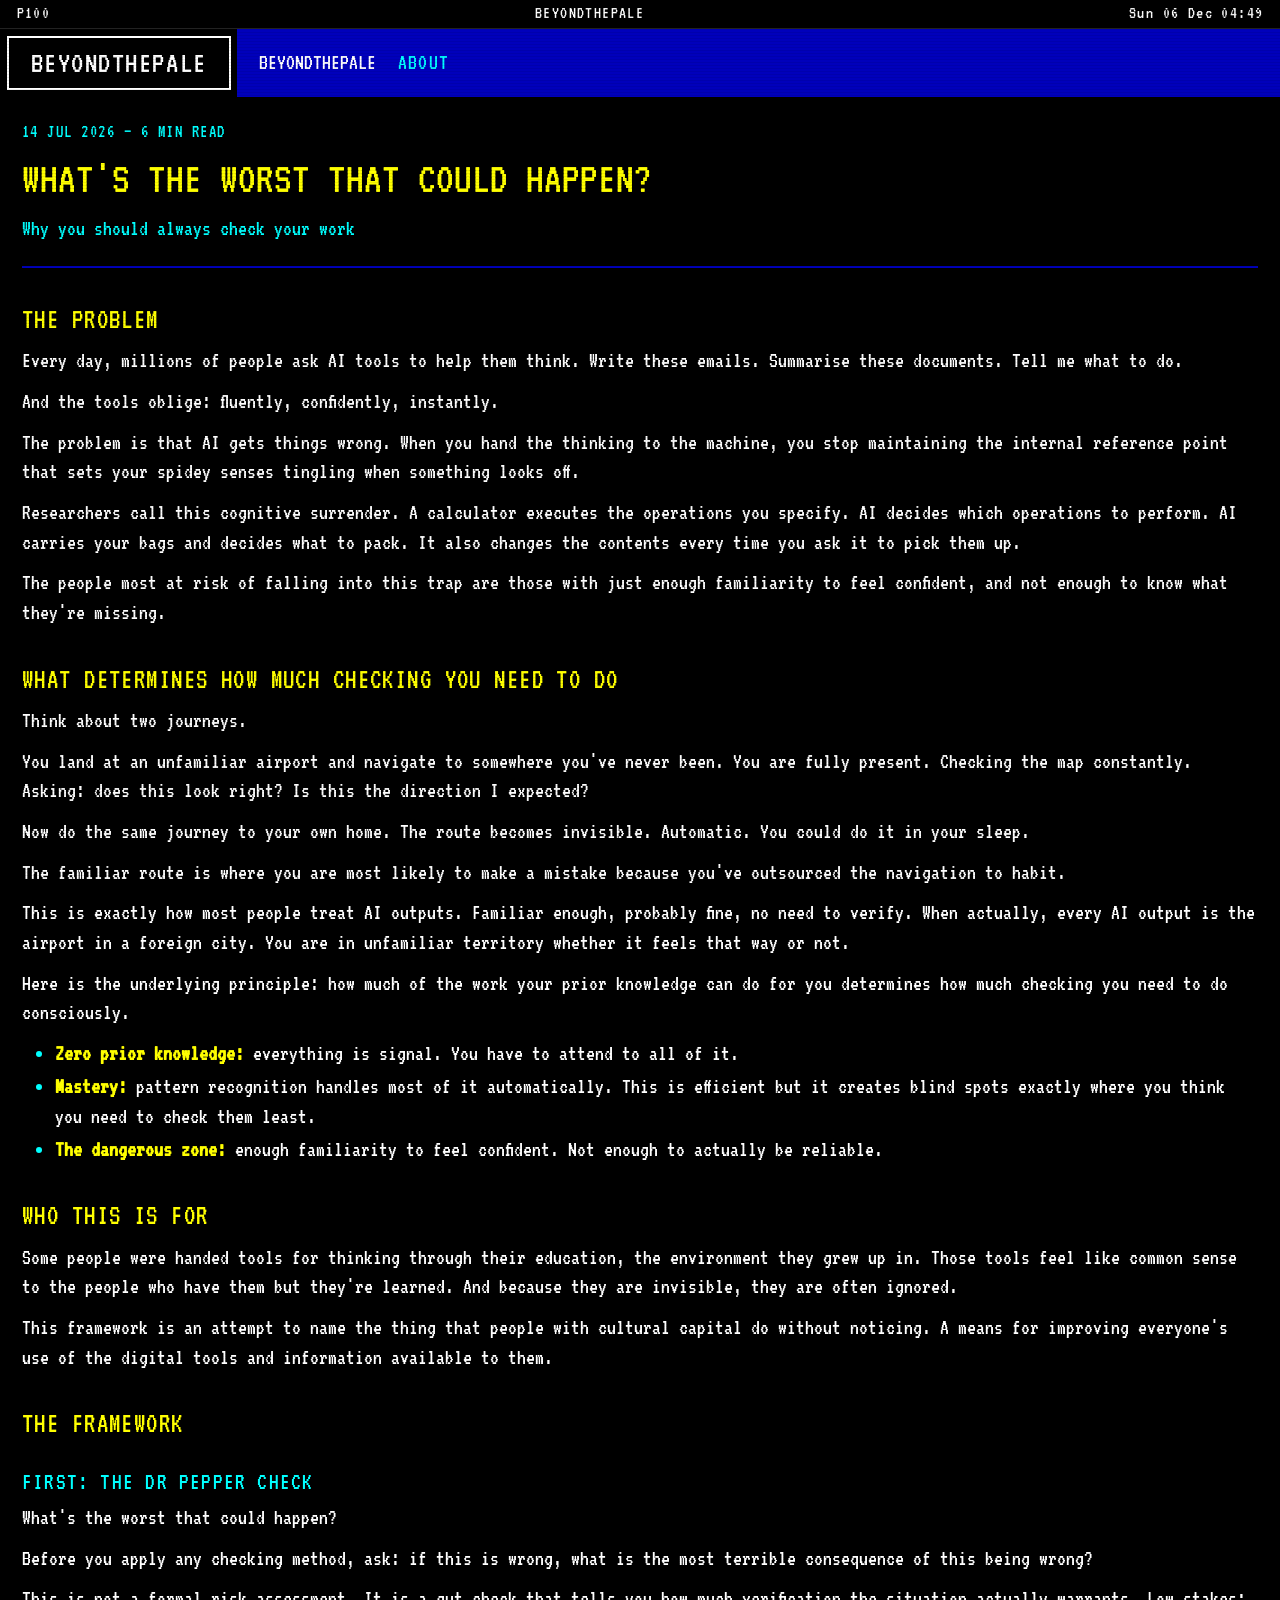
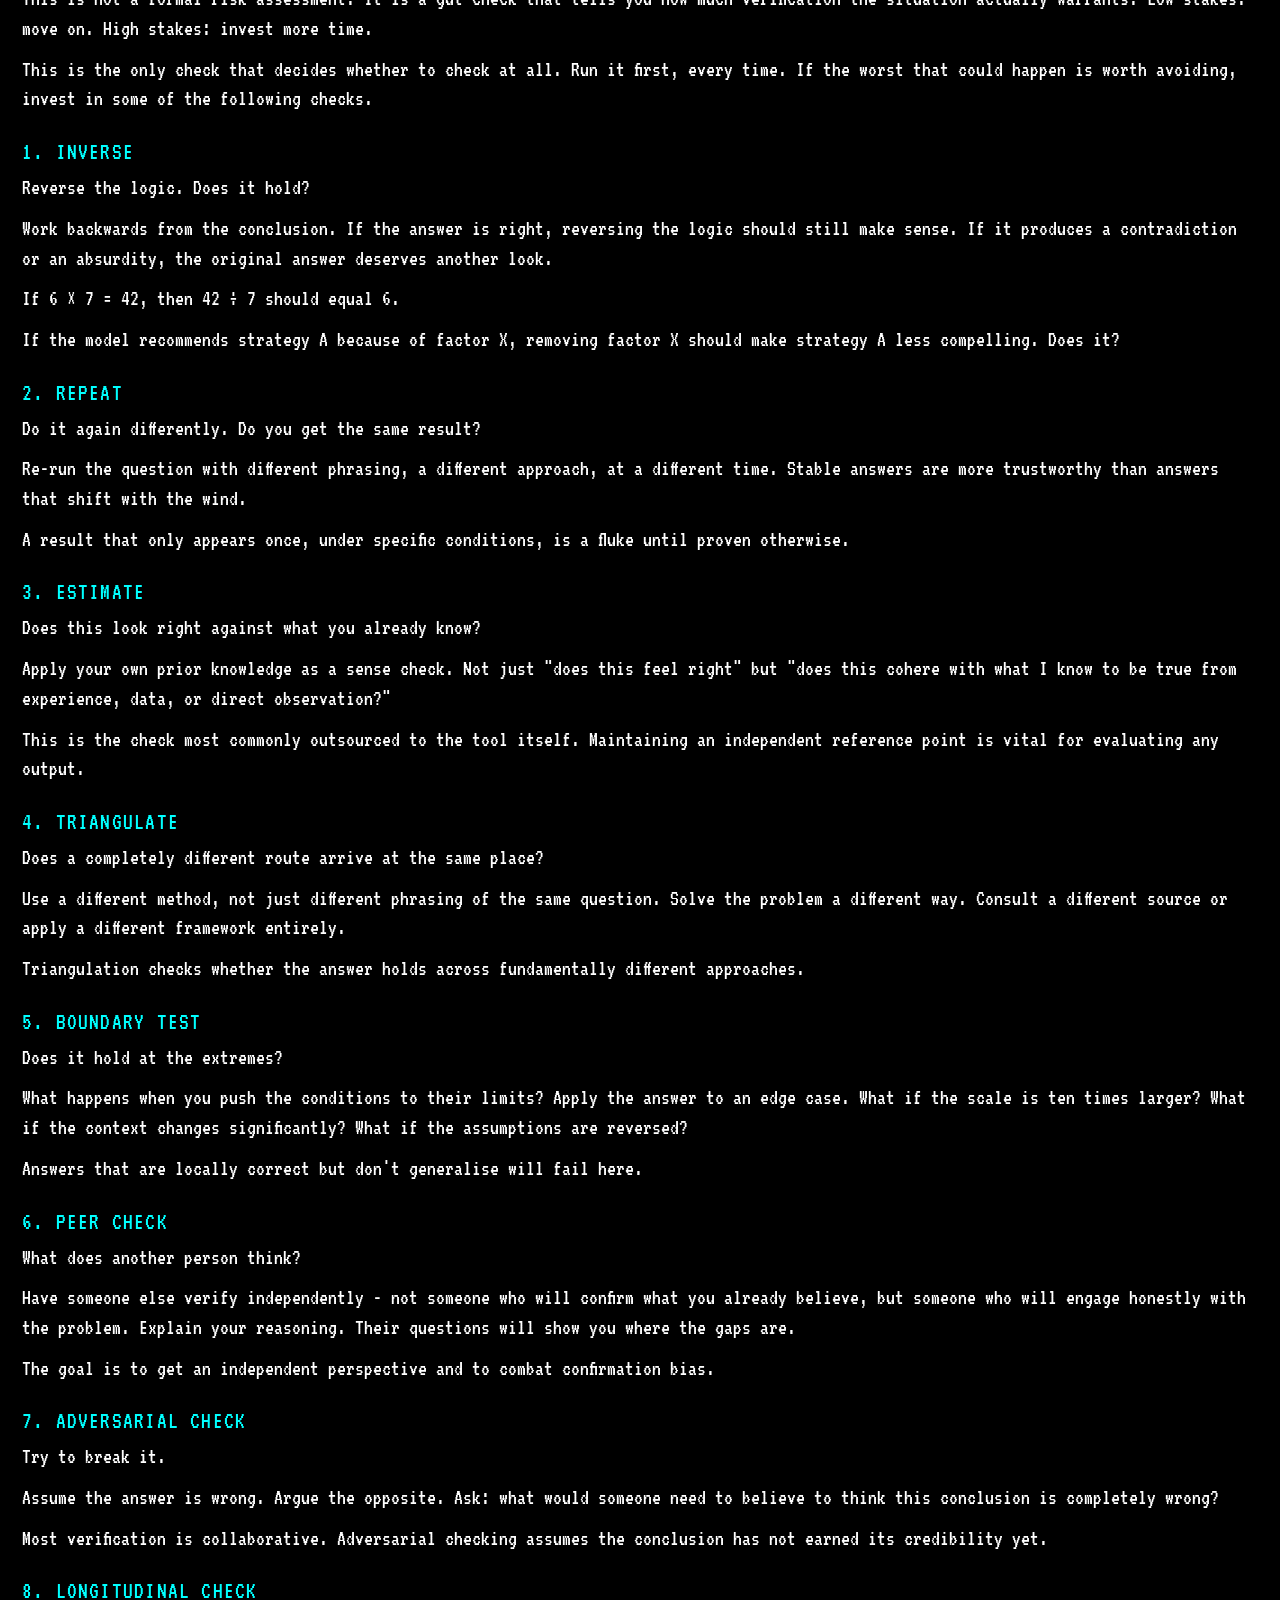
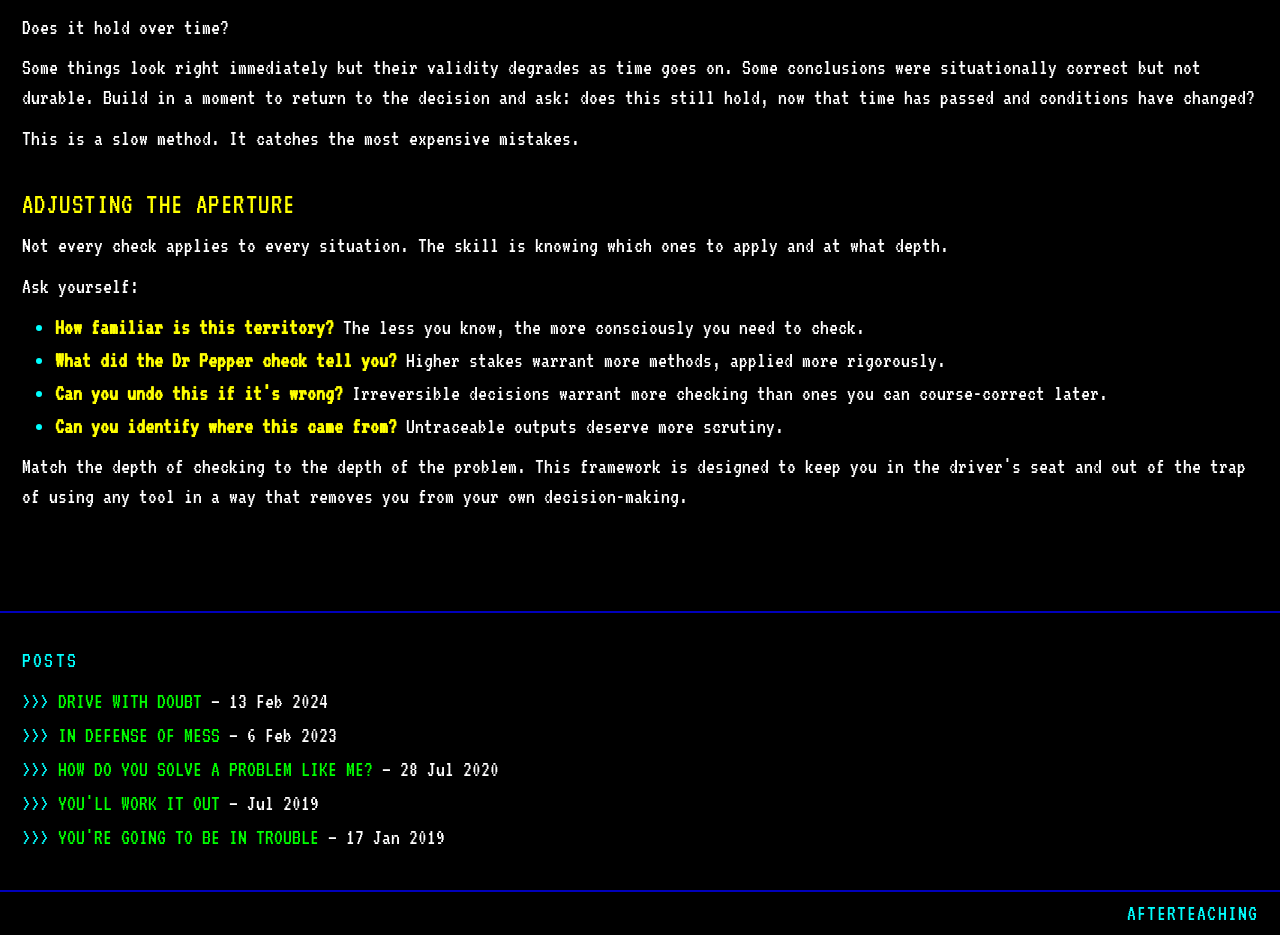
==== index.html @ f4d8775b "Add files via upload" ====
<!DOCTYPE html>
<html lang="en">
<head>
  <meta charset="UTF-8">
  <meta name="viewport" content="width=device-width, initial-scale=1.0">

  <title>afterteaching</title>

<!-- Fonts loaded via style.css -->
  <link rel="stylesheet" href="style.css">
</head>
<body>

  <header class="site-header">
    <div class="ceefax-info">
      <span class="page-num">P100</span>
      <span class="service-name">BEYONDTHEPALE</span>
      <span class="page-time" id="ceefax-time"></span>
    </div>
    <nav class="site-nav" aria-label="Site navigation">
      <a href="/" class="site-name">beyondthepale</a>
      <div class="site-nav-links">
        <span>BEYONDTHEPALE</span>
        <a href="/about">About</a>
      </div>
    </nav>
  </header>

  <main>
    <article>

      <div class="post-meta">
        <span>14 Jul 2026</span>
        &mdash;
        <span>6 min read</span>
      </div>

      <h1>What's the worst that could happen?</h1>

      <p class="standfirst">Why you should always check your work</p>

      <hr class="header-rule">

      <div class="post-body">

        <h2>The Problem</h2>

        <p>Every day, millions of people ask AI tools to help them think. Write these emails. Summarise these documents. Tell me what to do.</p>

        <p>And the tools oblige: fluently, confidently, instantly.</p>

        <p>The problem is that AI gets things wrong. When you hand the thinking to the machine, you stop maintaining the internal reference point that sets your spidey senses tingling when something looks off.</p>

        <p>Researchers call this cognitive surrender. A calculator executes the operations you specify. AI decides which operations to perform. AI carries your bags and decides what to pack. It also changes the contents every time you ask it to pick them up.</p>

        <p>The people most at risk of falling into this trap are those with just enough familiarity to feel confident, and not enough to know what they're missing.</p>

        <h2>What determines how much checking you need to do</h2>

        <p>Think about two journeys.</p>

        <p>You land at an unfamiliar airport and navigate to somewhere you've never been. You are fully present. Checking the map constantly. Asking: does this look right? Is this the direction I expected?</p>

        <p>Now do the same journey to your own home. The route becomes invisible. Automatic. You could do it in your sleep.</p>

        <p>The familiar route is where you are most likely to make a mistake because you've outsourced the navigation to habit.</p>

        <p>This is exactly how most people treat AI outputs. Familiar enough, probably fine, no need to verify. When actually, every AI output is the airport in a foreign city. You are in unfamiliar territory whether it feels that way or not.</p>

        <p>Here is the underlying principle: how much of the work your prior knowledge can do for you determines how much checking you need to do consciously.</p>

        <ul>
          <li><strong>Zero prior knowledge:</strong> everything is signal. You have to attend to all of it.</li>
          <li><strong>Mastery:</strong> pattern recognition handles most of it automatically. This is efficient but it creates blind spots exactly where you think you need to check them least.</li>
          <li><strong>The dangerous zone:</strong> enough familiarity to feel confident. Not enough to actually be reliable.</li>
        </ul>

        <h2>Who this is for</h2>

        <p>Some people were handed tools for thinking through their education, the environment they grew up in. Those tools feel like common sense to the people who have them but they're learned. And because they are invisible, they are often ignored.</p>

        <p>This framework is an attempt to name the thing that people with cultural capital do without noticing. A means for improving everyone's use of the digital tools and information available to them.</p>

        <h2>The Framework</h2>

        <h3>First: The Dr Pepper Check</h3>

        <p>What's the worst that could happen?</p>

        <p>Before you apply any checking method, ask: if this is wrong, what is the most terrible consequence of this being wrong?</p>

        <p>This is not a formal risk assessment. It is a gut check that tells you how much verification the situation actually warrants. Low stakes: move on. High stakes: invest more time.</p>

        <p>This is the only check that decides whether to check at all. Run it first, every time. If the worst that could happen is worth avoiding, invest in some of the following checks.</p>

        <h3>1. Inverse</h3>

        <p>Reverse the logic. Does it hold?</p>

        <p>Work backwards from the conclusion. If the answer is right, reversing the logic should still make sense. If it produces a contradiction or an absurdity, the original answer deserves another look.</p>

        <p>If 6 &times; 7 = 42, then 42 &divide; 7 should equal 6.</p>

        <p>If the model recommends strategy A because of factor X, removing factor X should make strategy A less compelling. Does it?</p>

        <h3>2. Repeat</h3>

        <p>Do it again differently. Do you get the same result?</p>

        <p>Re-run the question with different phrasing, a different approach, at a different time. Stable answers are more trustworthy than answers that shift with the wind.</p>

        <p>A result that only appears once, under specific conditions, is a fluke until proven otherwise.</p>

        <h3>3. Estimate</h3>

        <p>Does this look right against what you already know?</p>

        <p>Apply your own prior knowledge as a sense check. Not just "does this feel right" but "does this cohere with what I know to be true from experience, data, or direct observation?"</p>

        <p>This is the check most commonly outsourced to the tool itself. Maintaining an independent reference point is vital for evaluating any output.</p>

        <h3>4. Triangulate</h3>

        <p>Does a completely different route arrive at the same place?</p>

        <p>Use a different method, not just different phrasing of the same question. Solve the problem a different way. Consult a different source or apply a different framework entirely.</p>

        <p>Triangulation checks whether the answer holds across fundamentally different approaches.</p>

        <h3>5. Boundary Test</h3>

        <p>Does it hold at the extremes?</p>

        <p>What happens when you push the conditions to their limits? Apply the answer to an edge case. What if the scale is ten times larger? What if the context changes significantly? What if the assumptions are reversed?</p>

        <p>Answers that are locally correct but don't generalise will fail here.</p>

        <h3>6. Peer Check</h3>

        <p>What does another person think?</p>

        <p>Have someone else verify independently - not someone who will confirm what you already believe, but someone who will engage honestly with the problem. Explain your reasoning. Their questions will show you where the gaps are.</p>

        <p>The goal is to get an independent perspective and to combat confirmation bias.</p>

        <h3>7. Adversarial Check</h3>

        <p>Try to break it.</p>

        <p>Assume the answer is wrong. Argue the opposite. Ask: what would someone need to believe to think this conclusion is completely wrong?</p>

        <p>Most verification is collaborative. Adversarial checking assumes the conclusion has not earned its credibility yet.</p>

        <h3>8. Longitudinal Check</h3>

        <p>Does it hold over time?</p>

        <p>Some things look right immediately but their validity degrades as time goes on. Some conclusions were situationally correct but not durable. Build in a moment to return to the decision and ask: does this still hold, now that time has passed and conditions have changed?</p>

        <p>This is a slow method. It catches the most expensive mistakes.</p>

        <h2>Adjusting the aperture</h2>

        <p>Not every check applies to every situation. The skill is knowing which ones to apply and at what depth.</p>

        <p>Ask yourself:</p>

        <ul>
          <li><strong>How familiar is this territory?</strong> The less you know, the more consciously you need to check.</li>
          <li><strong>What did the Dr Pepper check tell you?</strong> Higher stakes warrant more methods, applied more rigorously.</li>
          <li><strong>Can you undo this if it's wrong?</strong> Irreversible decisions warrant more checking than ones you can course-correct later.</li>
          <li><strong>Can you identify where this came from?</strong> Untraceable outputs deserve more scrutiny.</li>
        </ul>

        <p>Match the depth of checking to the depth of the problem. This framework is designed to keep you in the driver's seat and out of the trap of using any tool in a way that removes you from your own decision-making.</p>

      </div>

    </article>
</main>

  <nav class="posts-list" aria-label="All posts">
    <h2>Posts</h2>
    <ul>
      <li>
        <a href="/drive-with-doubt.html">Drive with doubt</a>
        <span class="post-date">— 13 Feb 2024</span>
      </li>
      <li>
        <a href="/in-defense-of-mess.html">In Defense of Mess</a>
        <span class="post-date">— 6 Feb 2023</span>
      </li>
      <li>
        <a href="/how-do-you-solve-a-problem.html">How do you solve a problem like me?</a>
        <span class="post-date">— 28 Jul 2020</span>
      </li>
      <li>
        <a href="/after-teaching.html">You'll work it out</a>
        <span class="post-date">— Jul 2019</span>
      </li>
      <li>
        <a href="/youre-going-to-be-in-trouble.html">You're going to be in trouble</a>
        <span class="post-date">— 17 Jan 2019</span>
      </li>
    </ul>
  </nav>

  <footer class="post-footer">
    <span>afterteaching</span>
  </footer>

  <script src="clock.js"></script>
</body>
</html>
---- style.css ----
/* =====================================================
   BEYONDTHEPALE — CEEFAX / TELETEXT THEME
===================================================== */

@import url('https://fonts.googleapis.com/css2?family=VT323&display=swap');


/* =====================================================
   RESET
===================================================== */

*, *::before, *::after {
  box-sizing: border-box;
  margin: 0;
  padding: 0;
}


/* =====================================================
   BASE
===================================================== */

html {
  font-size: 22px;
}

body {
  background: #000000;
  color: #FFFFFF;
  font-family: 'VT323', 'Courier New', monospace;
  line-height: 1.35;
  padding: 0;
}

/* CRT scanline overlay */
body::after {
  content: '';
  position: fixed;
  inset: 0;
  background: repeating-linear-gradient(
    0deg,
    rgba(0, 0, 0, 0.07) 0px,
    rgba(0, 0, 0, 0.07) 1px,
    transparent 1px,
    transparent 3px
  );
  pointer-events: none;
  z-index: 9999;
}


/* =====================================================
   SITE HEADER
   Top info strip + two-tone title bar
===================================================== */

.site-header {
  width: 100%;
  padding: 0;
}

/* Top info strip — page number left, service name centre, clock right */
.ceefax-info {
  background: #000000;
  color: #FFFFFF;
  display: flex;
  justify-content: space-between;
  align-items: center;
  padding: 0.1rem 0.75rem;
  font-size: 0.8rem;
  letter-spacing: 0.08em;
  border-bottom: 1px solid #222;
}

.ceefax-info .page-num {
  color: #FFFFFF;
}

.ceefax-info .service-name {
  color: #FFFFFF;
}

.ceefax-info .page-time {
  color: #FFFFFF;
}

/* Two-tone nav bar */
.site-nav {
  display: flex;
  align-items: stretch;
  width: 100%;
}

/* Left black zone — site name */
.site-name {
  background: #000000;
  color: #FFFFFF;
  text-decoration: none;
  font-size: 1.4rem;
  text-transform: uppercase;
  letter-spacing: 0.05em;
  padding: 0.2rem 1rem;
  border: 2px solid #FFFFFF;
  margin: 0.3rem;
}

.site-name:hover {
  background: #FFFFFF;
  color: #000000;
}

/* Right blue zone — fills remaining width */
.site-nav-links {
  background: #0000BB;
  flex: 1;
  display: flex;
  align-items: center;
  padding: 0 1rem;
  gap: 1rem;
}

.site-nav-links a {
  color: #00FFFF;
  text-decoration: none;
  text-transform: uppercase;
  letter-spacing: 0.05em;
  font-size: 1rem;
}

.site-nav-links a:hover {
  color: #FFFF00;
}


/* =====================================================
   POSTS LIST
===================================================== */

.posts-list {
  width: 100%;
  padding: 1.5rem 1rem;
  border-top: 2px solid #0000BB;
  border-bottom: 2px solid #0000BB;
}

.posts-list h2 {
  color: #00FFFF;
  text-transform: uppercase;
  letter-spacing: 0.1em;
  font-size: 1rem;
  font-weight: normal;
  margin-bottom: 0.5rem;
}

.posts-list ul {
  list-style: none;
  padding: 0;
}

.posts-list li {
  margin-bottom: 0.2rem;
}

.posts-list li::before {
  content: '>>> ';
  color: #00FFFF;
}

.posts-list a {
  color: #00FF00;
  text-decoration: none;
  text-transform: uppercase;
}

.posts-list a:hover {
  color: #FFFF00;
}

.posts-list .post-date {
  color: #FFFFFF;
}


/* =====================================================
   ARTICLE
===================================================== */

article {
  width: 100%;
  padding: 0 1rem 4rem;
}

.post-meta {
  padding-top: 1rem;
  padding-bottom: 0.5rem;
  color: #00FFFF;
  text-transform: uppercase;
  letter-spacing: 0.08em;
  font-size: 0.85rem;
}

h1 {
  color: #FFFF00;
  font-size: 2rem;
  font-weight: normal;
  text-transform: uppercase;
  line-height: 1.1;
  margin-bottom: 0.5rem;
}

.standfirst {
  color: #00FFFF;
  margin-bottom: 1rem;
}

.header-rule {
  border: none;
  border-top: 2px solid #0000BB;
  margin-bottom: 1rem;
}


/* =====================================================
   POST BODY
===================================================== */

.post-body p {
  margin-bottom: 0.5rem;
  color: #FFFFFF;
}

.post-body h2 {
  color: #FFFF00;
  font-weight: normal;
  text-transform: uppercase;
  letter-spacing: 0.05em;
  font-size: 1.3rem;
  margin-top: 1.5rem;
  margin-bottom: 0.3rem;
}

.post-body h3 {
  color: #00FFFF;
  font-weight: normal;
  text-transform: uppercase;
  letter-spacing: 0.05em;
  font-size: 1.1rem;
  margin-top: 1rem;
  margin-bottom: 0.2rem;
}

.post-body a {
  color: #00FF00;
  text-decoration: none;
}

.post-body a:hover {
  color: #FFFF00;
}

.post-body blockquote {
  border-left: 4px solid #FFFF00;
  padding-left: 1rem;
  margin: 1rem 0;
  color: #00FFFF;
}

.post-body ul,
.post-body ol {
  padding-left: 1.5rem;
  margin-bottom: 0.5rem;
}

.post-body li {
  margin-bottom: 0.15rem;
}

.post-body li::marker {
  color: #00FFFF;
}

.post-body strong {
  color: #FFFF00;
}


/* =====================================================
   FOOTER — fastext navigation bar
===================================================== */

.post-footer {
  width: 100%;
  padding: 0;
  border: none;
  display: flex;
  align-items: stretch;
}

.back-link {
  background: #FF0000;
  color: #FFFFFF;
  text-decoration: none;
  text-transform: uppercase;
  padding: 0.3rem 1.5rem;
  letter-spacing: 0.05em;
  font-family: 'VT323', monospace;
  font-size: 1rem;
}

.back-link:hover {
  background: #FFFF00;
  color: #000000;
}

.post-footer span {
  background: #000000;
  color: #00FFFF;
  text-transform: uppercase;
  padding: 0.3rem 1rem;
  margin-left: auto;
  letter-spacing: 0.05em;
  font-size: 1rem;
}


/* =====================================================
   YOUR ADDITIONS
===================================================== */
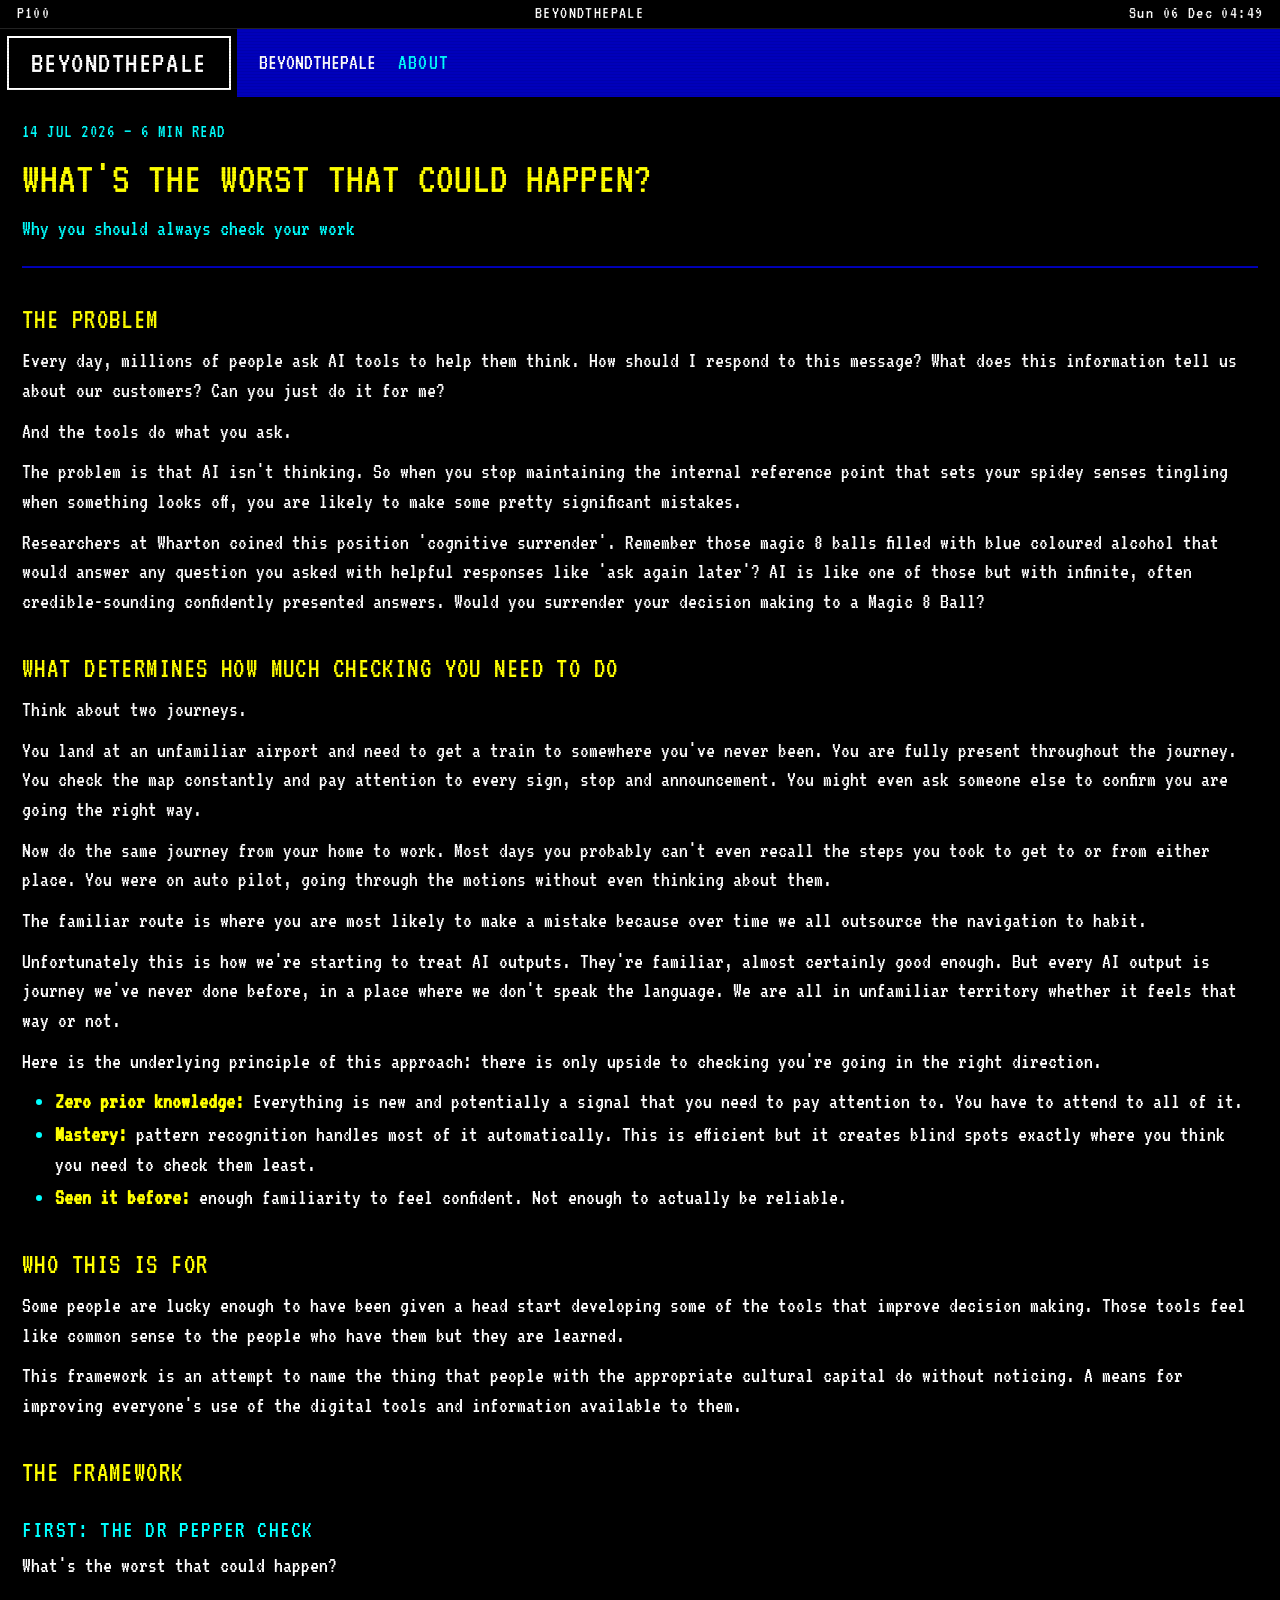
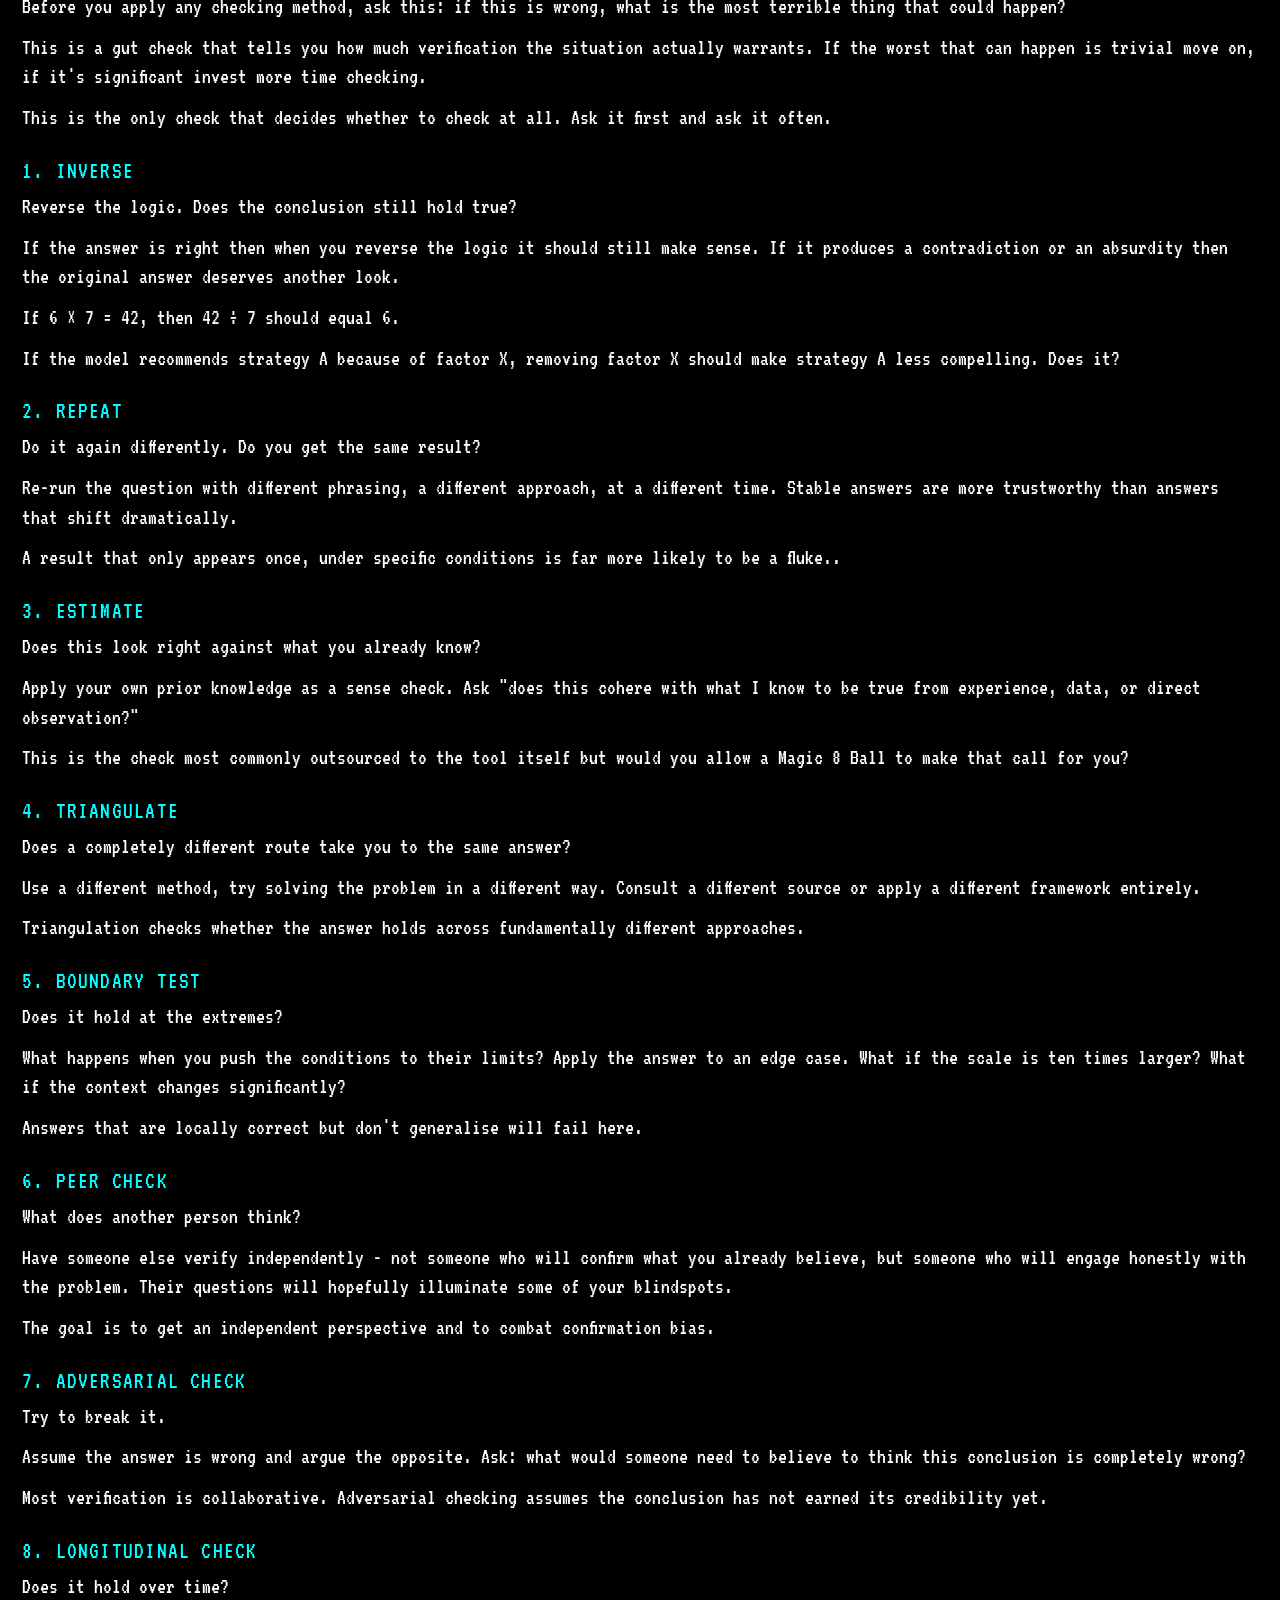
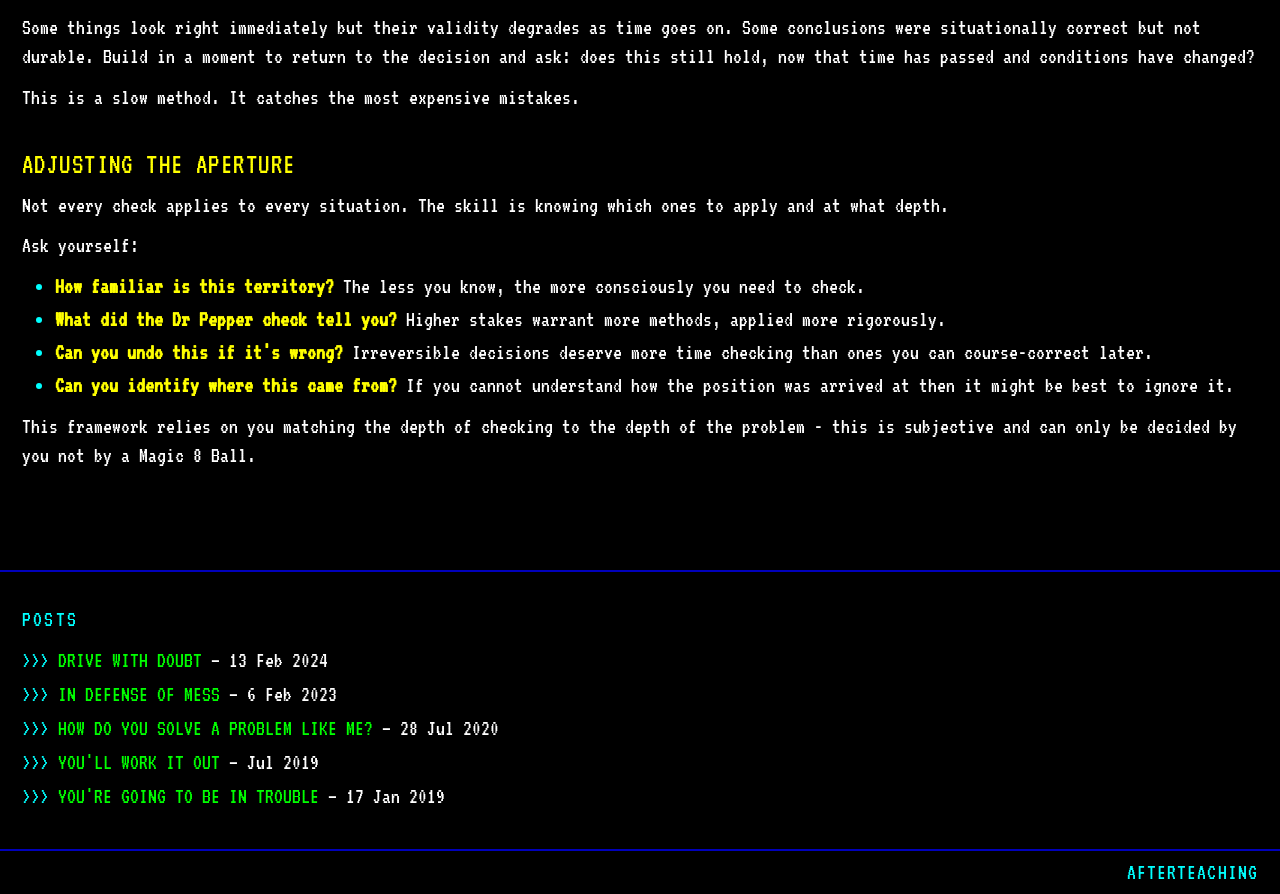
==== commit 6fb84474: "Update index.html" ====
--- a/index.html
+++ b/index.html
@@ -4,7 +4,7 @@
   <meta charset="UTF-8">
   <meta name="viewport" content="width=device-width, initial-scale=1.0">
 
-  <title>afterteaching</title>
+  <title>beyondthepale</title>
 
 <!-- Fonts loaded via style.css -->
   <link rel="stylesheet" href="style.css">
@@ -18,10 +18,10 @@
       <span class="page-time" id="ceefax-time"></span>
     </div>
     <nav class="site-nav" aria-label="Site navigation">
-      <a href="/" class="site-name">beyondthepale</a>
+      <a href="index.html" class="site-name">beyondthepale</a>
       <div class="site-nav-links">
         <span>BEYONDTHEPALE</span>
-        <a href="/about">About</a>
+        <a href="about.html">About</a>
       </div>
     </nav>
   </header>
@@ -45,41 +45,39 @@
 
         <h2>The Problem</h2>
 
-        <p>Every day, millions of people ask AI tools to help them think. Write these emails. Summarise these documents. Tell me what to do.</p>
-
-        <p>And the tools oblige: fluently, confidently, instantly.</p>
-
-        <p>The problem is that AI gets things wrong. When you hand the thinking to the machine, you stop maintaining the internal reference point that sets your spidey senses tingling when something looks off.</p>
-
-        <p>Researchers call this cognitive surrender. A calculator executes the operations you specify. AI decides which operations to perform. AI carries your bags and decides what to pack. It also changes the contents every time you ask it to pick them up.</p>
-
-        <p>The people most at risk of falling into this trap are those with just enough familiarity to feel confident, and not enough to know what they're missing.</p>
+        <p>Every day, millions of people ask AI tools to help them think. How should I respond to this message? What does this information tell us about our customers? Can you just do it for me?</p>
+
+        <p>And the tools do what you ask.</p>
+
+        <p>The problem is that AI isn't thinking. So when you stop maintaining the internal reference point that sets your spidey senses tingling when something looks off, you are likely to make some pretty significant mistakes.</p>
+
+        <p>Researchers at Wharton coined this position 'cognitive surrender'. Remember those magic 8 balls filled with blue coloured alcohol that would answer any question you asked with helpful responses like 'ask again later'? AI is like one of those but with infinite, often credible-sounding confidently presented answers.  Would you surrender your decision making to a Magic 8 Ball?</p>
 
         <h2>What determines how much checking you need to do</h2>
 
         <p>Think about two journeys.</p>
 
-        <p>You land at an unfamiliar airport and navigate to somewhere you've never been. You are fully present. Checking the map constantly. Asking: does this look right? Is this the direction I expected?</p>
-
-        <p>Now do the same journey to your own home. The route becomes invisible. Automatic. You could do it in your sleep.</p>
-
-        <p>The familiar route is where you are most likely to make a mistake because you've outsourced the navigation to habit.</p>
-
-        <p>This is exactly how most people treat AI outputs. Familiar enough, probably fine, no need to verify. When actually, every AI output is the airport in a foreign city. You are in unfamiliar territory whether it feels that way or not.</p>
-
-        <p>Here is the underlying principle: how much of the work your prior knowledge can do for you determines how much checking you need to do consciously.</p>
+        <p>You land at an unfamiliar airport and need to get a train to somewhere you've never been. You are fully present throughout the journey. You check the map constantly and pay attention to every sign, stop and announcement. You might even ask someone else to confirm you are going the right way.</p>
+
+        <p>Now do the same journey from your home to work. Most days you probably can't even recall the steps you took to get to or from either place. You were on auto pilot, going through the motions without even thinking about them.</p>
+
+        <p>The familiar route is where you are most likely to make a mistake because over time we all outsource the navigation to habit.</p>
+
+        <p>Unfortunately this is how we're starting to treat AI outputs. They're familiar, almost certainly good enough. But every AI output is journey we've never done before, in a place where we don't speak the language. We are all in unfamiliar territory whether it feels that way or not.</p>
+
+        <p>Here is the underlying principle of this approach: there is only upside to checking you're going in the right direction.</p>
 
         <ul>
-          <li><strong>Zero prior knowledge:</strong> everything is signal. You have to attend to all of it.</li>
+          <li><strong>Zero prior knowledge:</strong> Everything is new and potentially a signal that you need to pay attention to. You have to attend to all of it.</li>
           <li><strong>Mastery:</strong> pattern recognition handles most of it automatically. This is efficient but it creates blind spots exactly where you think you need to check them least.</li>
-          <li><strong>The dangerous zone:</strong> enough familiarity to feel confident. Not enough to actually be reliable.</li>
+          <li><strong>Seen it before:</strong> enough familiarity to feel confident. Not enough to actually be reliable.</li>
         </ul>
 
         <h2>Who this is for</h2>
 
-        <p>Some people were handed tools for thinking through their education, the environment they grew up in. Those tools feel like common sense to the people who have them but they're learned. And because they are invisible, they are often ignored.</p>
-
-        <p>This framework is an attempt to name the thing that people with cultural capital do without noticing. A means for improving everyone's use of the digital tools and information available to them.</p>
+        <p>Some people are lucky enough to have been given a head start developing some of the tools that improve decision making. Those tools feel like common sense to the people who have them but they are learned.</p>
+
+        <p>This framework is an attempt to name the thing that people with the appropriate cultural capital do without noticing. A means for improving everyone's use of the digital tools and information available to them.</p>
 
         <h2>The Framework</h2>
 
@@ -87,17 +85,17 @@
 
         <p>What's the worst that could happen?</p>
 
-        <p>Before you apply any checking method, ask: if this is wrong, what is the most terrible consequence of this being wrong?</p>
-
-        <p>This is not a formal risk assessment. It is a gut check that tells you how much verification the situation actually warrants. Low stakes: move on. High stakes: invest more time.</p>
-
-        <p>This is the only check that decides whether to check at all. Run it first, every time. If the worst that could happen is worth avoiding, invest in some of the following checks.</p>
+        <p>Before you apply any checking method, ask this: if this is wrong, what is the most terrible thing that could happen?</p>
+
+        <p>This is a gut check that tells you how much verification the situation actually warrants. If the worst that can happen is trivial move on, if it's significant invest more time checking.</p>
+
+        <p>This is the only check that decides whether to check at all. Ask it first and ask it often.</p>
 
         <h3>1. Inverse</h3>
 
-        <p>Reverse the logic. Does it hold?</p>
-
-        <p>Work backwards from the conclusion. If the answer is right, reversing the logic should still make sense. If it produces a contradiction or an absurdity, the original answer deserves another look.</p>
+        <p>Reverse the logic. Does the conclusion still hold true?</p>
+
+        <p>If the answer is right then when you reverse the logic it should still make sense. If it produces a contradiction or an absurdity then the original answer deserves another look.</p>
 
         <p>If 6 &times; 7 = 42, then 42 &divide; 7 should equal 6.</p>
 
@@ -107,23 +105,23 @@
 
         <p>Do it again differently. Do you get the same result?</p>
 
-        <p>Re-run the question with different phrasing, a different approach, at a different time. Stable answers are more trustworthy than answers that shift with the wind.</p>
-
-        <p>A result that only appears once, under specific conditions, is a fluke until proven otherwise.</p>
+        <p>Re-run the question with different phrasing, a different approach, at a different time. Stable answers are more trustworthy than answers that shift dramatically.</p>
+
+        <p>A result that only appears once, under specific conditions is far more likely to be a fluke..</p>
 
         <h3>3. Estimate</h3>
 
         <p>Does this look right against what you already know?</p>
 
-        <p>Apply your own prior knowledge as a sense check. Not just "does this feel right" but "does this cohere with what I know to be true from experience, data, or direct observation?"</p>
-
-        <p>This is the check most commonly outsourced to the tool itself. Maintaining an independent reference point is vital for evaluating any output.</p>
+        <p>Apply your own prior knowledge as a sense check. Ask "does this cohere with what I know to be true from experience, data, or direct observation?"</p>
+
+        <p>This is the check most commonly outsourced to the tool itself but would you allow a Magic 8 Ball to make that call for you?</p>
 
         <h3>4. Triangulate</h3>
 
-        <p>Does a completely different route arrive at the same place?</p>
-
-        <p>Use a different method, not just different phrasing of the same question. Solve the problem a different way. Consult a different source or apply a different framework entirely.</p>
+        <p>Does a completely different route take you to the same answer?</p>
+
+        <p>Use a different method, try solving the problem in a different way. Consult a different source or apply a different framework entirely.</p>
 
         <p>Triangulation checks whether the answer holds across fundamentally different approaches.</p>
 
@@ -131,7 +129,7 @@
 
         <p>Does it hold at the extremes?</p>
 
-        <p>What happens when you push the conditions to their limits? Apply the answer to an edge case. What if the scale is ten times larger? What if the context changes significantly? What if the assumptions are reversed?</p>
+        <p>What happens when you push the conditions to their limits? Apply the answer to an edge case. What if the scale is ten times larger? What if the context changes significantly?</p>
 
         <p>Answers that are locally correct but don't generalise will fail here.</p>
 
@@ -139,7 +137,7 @@
 
         <p>What does another person think?</p>
 
-        <p>Have someone else verify independently - not someone who will confirm what you already believe, but someone who will engage honestly with the problem. Explain your reasoning. Their questions will show you where the gaps are.</p>
+        <p>Have someone else verify independently - not someone who will confirm what you already believe, but someone who will engage honestly with the problem. Their questions will hopefully illuminate some of your blindspots.</p>
 
         <p>The goal is to get an independent perspective and to combat confirmation bias.</p>
 
@@ -147,7 +145,7 @@
 
         <p>Try to break it.</p>
 
-        <p>Assume the answer is wrong. Argue the opposite. Ask: what would someone need to believe to think this conclusion is completely wrong?</p>
+        <p>Assume the answer is wrong and argue the opposite. Ask: what would someone need to believe to think this conclusion is completely wrong?</p>
 
         <p>Most verification is collaborative. Adversarial checking assumes the conclusion has not earned its credibility yet.</p>
 
@@ -168,11 +166,11 @@
         <ul>
           <li><strong>How familiar is this territory?</strong> The less you know, the more consciously you need to check.</li>
           <li><strong>What did the Dr Pepper check tell you?</strong> Higher stakes warrant more methods, applied more rigorously.</li>
-          <li><strong>Can you undo this if it's wrong?</strong> Irreversible decisions warrant more checking than ones you can course-correct later.</li>
-          <li><strong>Can you identify where this came from?</strong> Untraceable outputs deserve more scrutiny.</li>
+          <li><strong>Can you undo this if it's wrong?</strong> Irreversible decisions deserve more time checking than ones you can course-correct later.</li>
+          <li><strong>Can you identify where this came from?</strong> If you cannot understand how the position was arrived at then it might be best to ignore it.</li>
         </ul>
 
-        <p>Match the depth of checking to the depth of the problem. This framework is designed to keep you in the driver's seat and out of the trap of using any tool in a way that removes you from your own decision-making.</p>
+        <p>This framework relies on you matching the depth of checking to the depth of the problem - this is subjective and can only be decided by you not by a Magic 8 Ball.</p>
 
       </div>
 
@@ -183,23 +181,23 @@
     <h2>Posts</h2>
     <ul>
       <li>
-        <a href="/drive-with-doubt.html">Drive with doubt</a>
+        <a href="drive-with-doubt.html">Drive with doubt</a>
         <span class="post-date">— 13 Feb 2024</span>
       </li>
       <li>
-        <a href="/in-defense-of-mess.html">In Defense of Mess</a>
+        <a href="in-defense-of-mess.html">In Defense of Mess</a>
         <span class="post-date">— 6 Feb 2023</span>
       </li>
       <li>
-        <a href="/how-do-you-solve-a-problem.html">How do you solve a problem like me?</a>
+        <a href="how-do-you-solve-a-problem.html">How do you solve a problem like me?</a>
         <span class="post-date">— 28 Jul 2020</span>
       </li>
       <li>
-        <a href="/after-teaching.html">You'll work it out</a>
+        <a href="after-teaching.html">You'll work it out</a>
         <span class="post-date">— Jul 2019</span>
       </li>
       <li>
-        <a href="/youre-going-to-be-in-trouble.html">You're going to be in trouble</a>
+        <a href="youre-going-to-be-in-trouble.html">You're going to be in trouble</a>
         <span class="post-date">— 17 Jan 2019</span>
       </li>
     </ul>
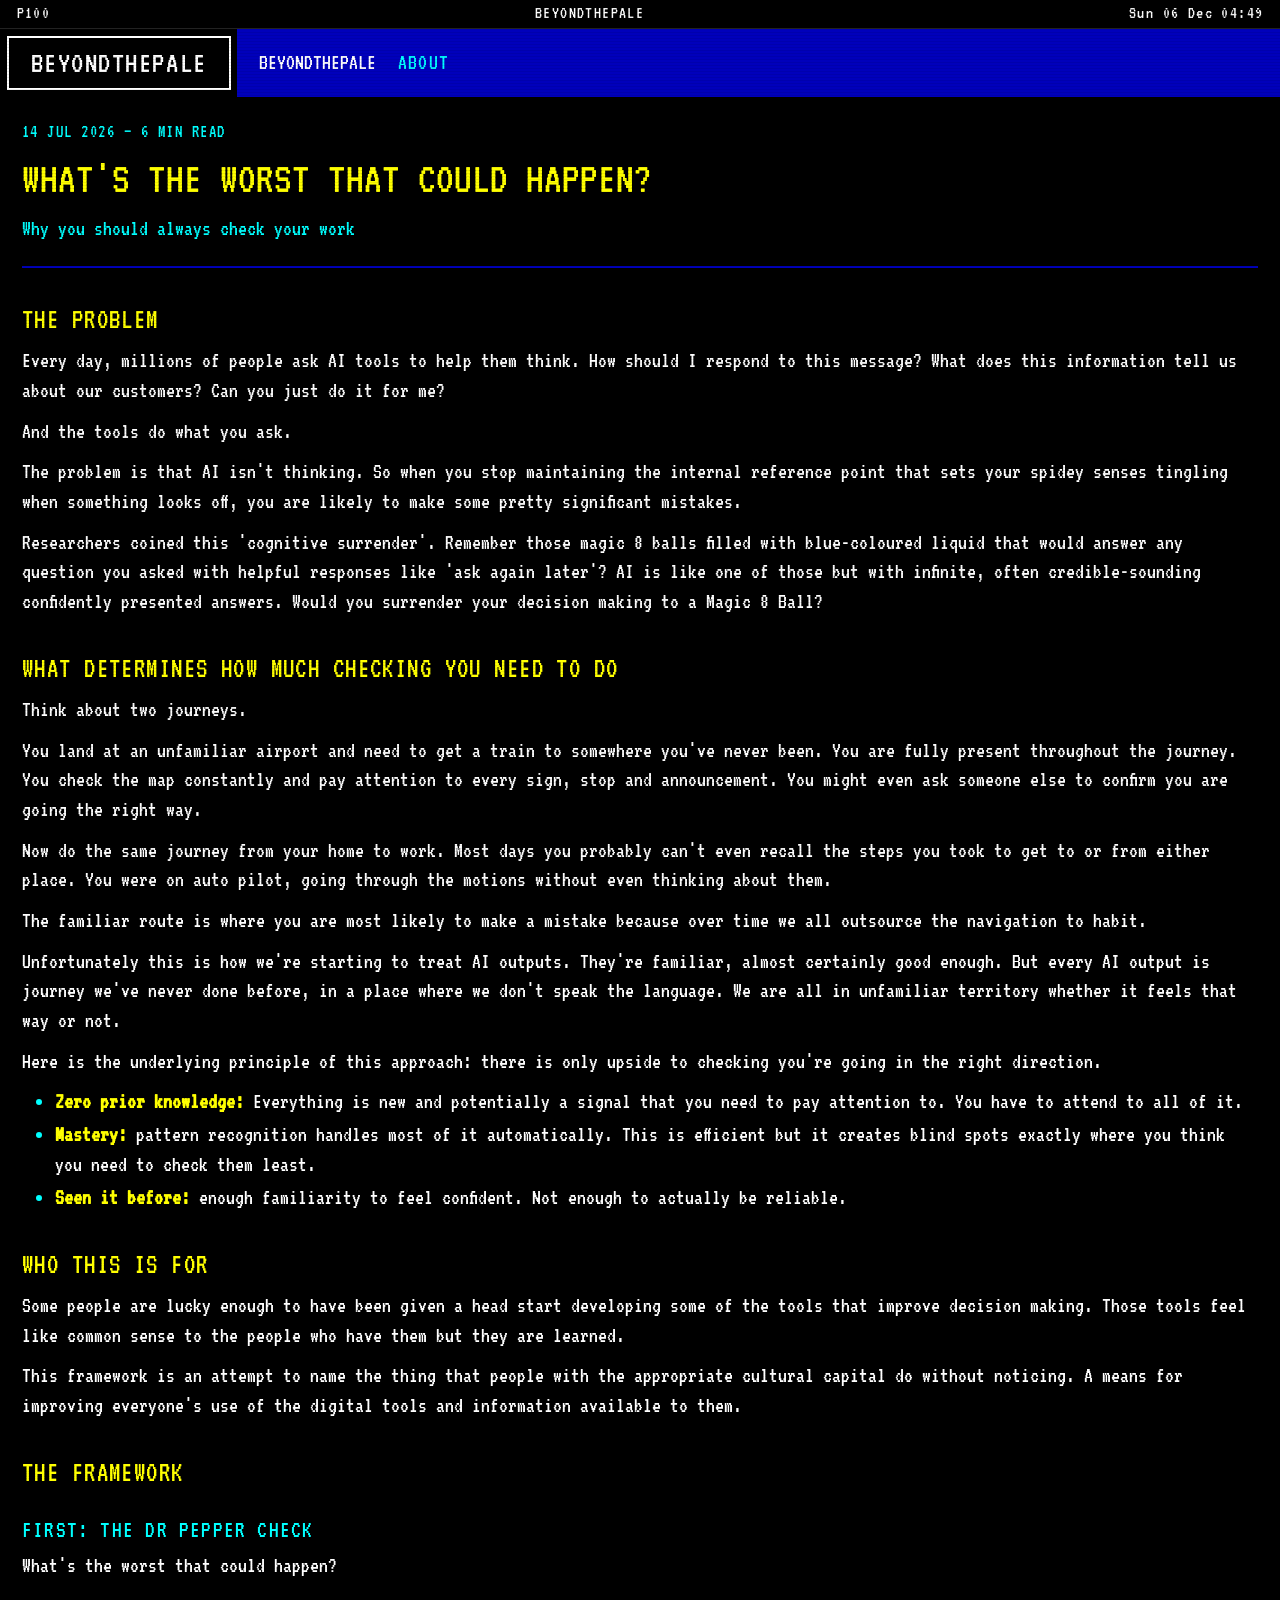
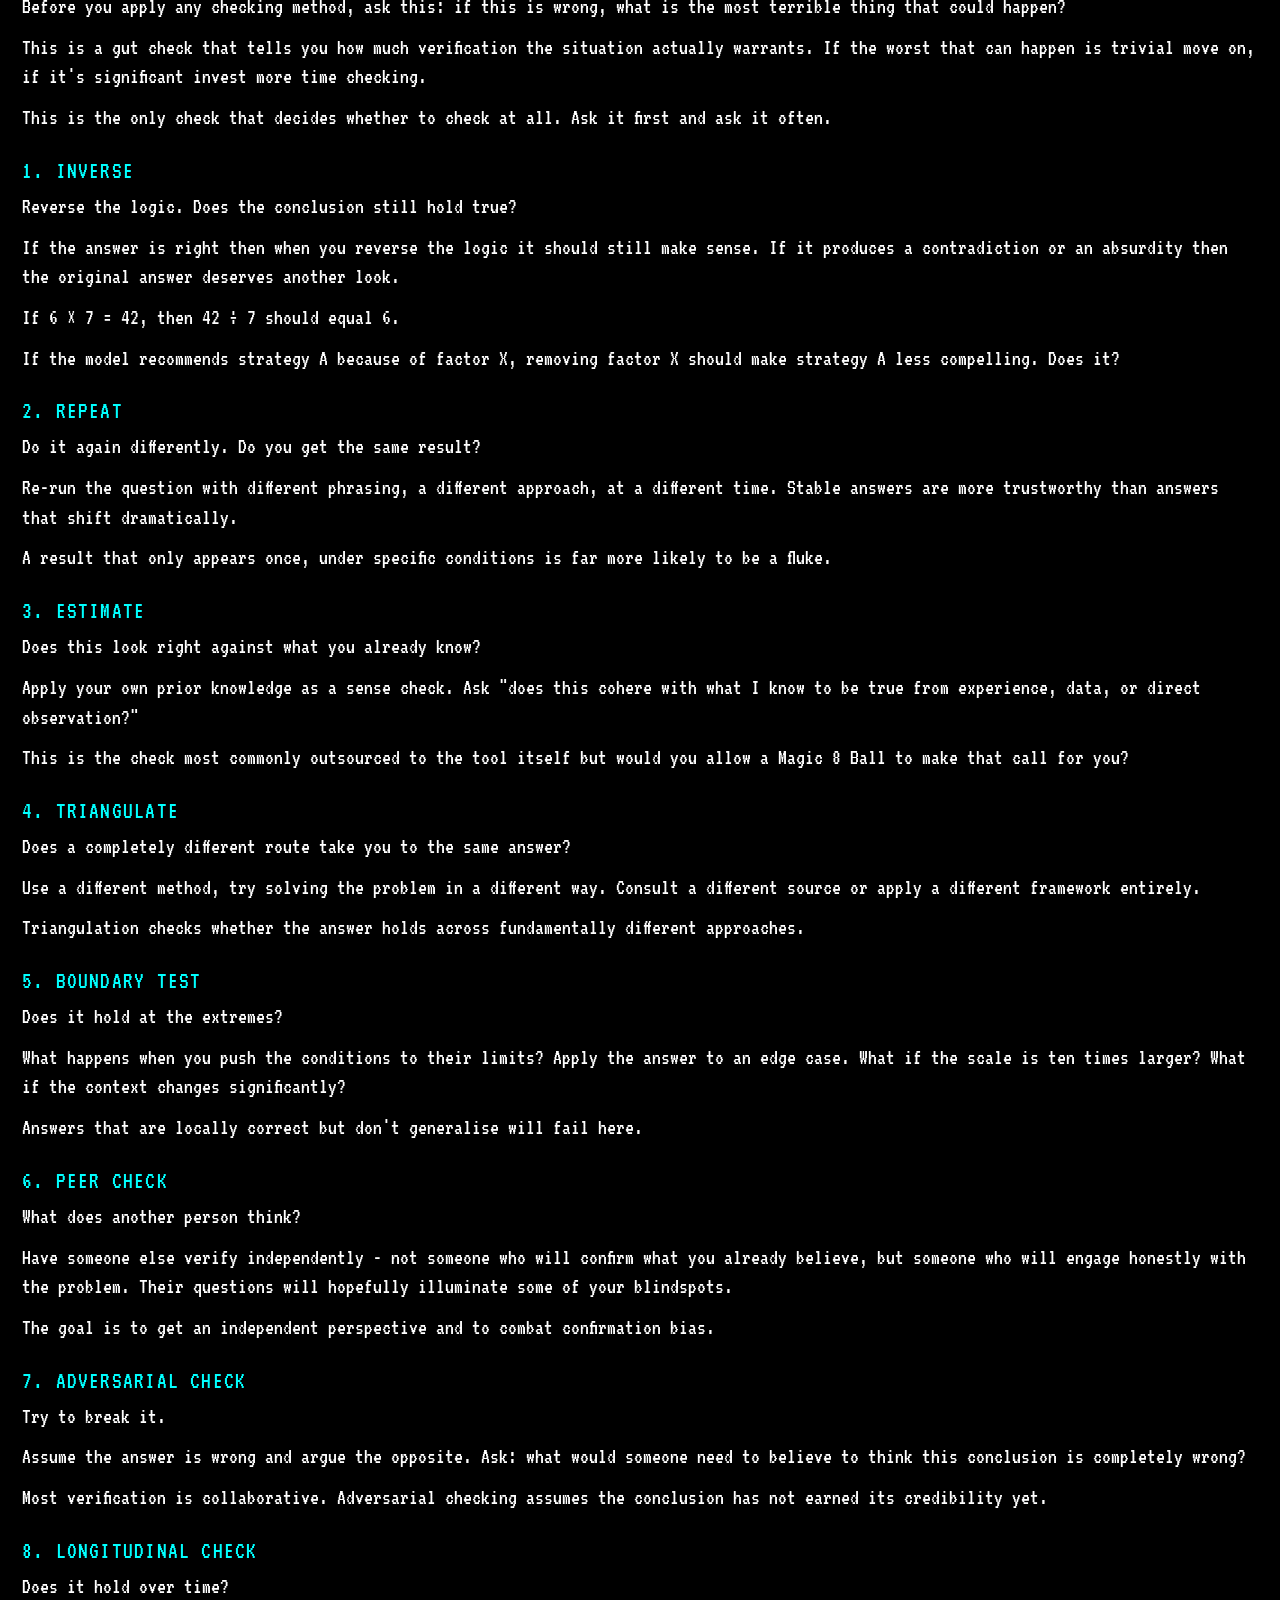
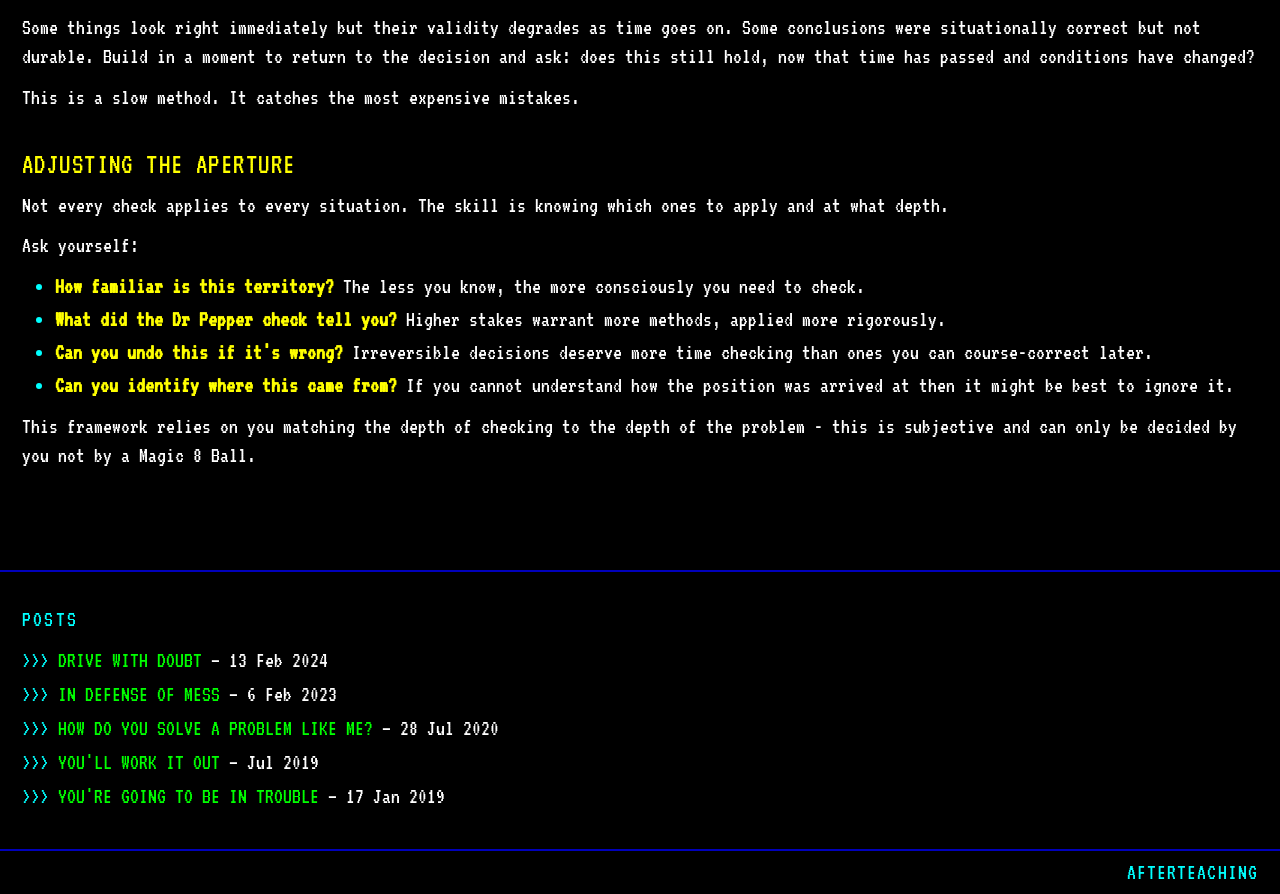
==== commit 7306fd06: "Update index.html" ====
--- a/index.html
+++ b/index.html
@@ -51,7 +51,7 @@
 
         <p>The problem is that AI isn't thinking. So when you stop maintaining the internal reference point that sets your spidey senses tingling when something looks off, you are likely to make some pretty significant mistakes.</p>
 
-        <p>Researchers at Wharton coined this position 'cognitive surrender'. Remember those magic 8 balls filled with blue coloured alcohol that would answer any question you asked with helpful responses like 'ask again later'? AI is like one of those but with infinite, often credible-sounding confidently presented answers.  Would you surrender your decision making to a Magic 8 Ball?</p>
+        <p>Researchers coined this 'cognitive surrender'. Remember those magic 8 balls filled with blue-coloured liquid that would answer any question you asked with helpful responses like 'ask again later'? AI is like one of those but with infinite, often credible-sounding confidently presented answers.  Would you surrender your decision making to a Magic 8 Ball?</p>
 
         <h2>What determines how much checking you need to do</h2>
 
@@ -107,7 +107,7 @@
 
         <p>Re-run the question with different phrasing, a different approach, at a different time. Stable answers are more trustworthy than answers that shift dramatically.</p>
 
-        <p>A result that only appears once, under specific conditions is far more likely to be a fluke..</p>
+        <p>A result that only appears once, under specific conditions is far more likely to be a fluke.</p>
 
         <h3>3. Estimate</h3>
 
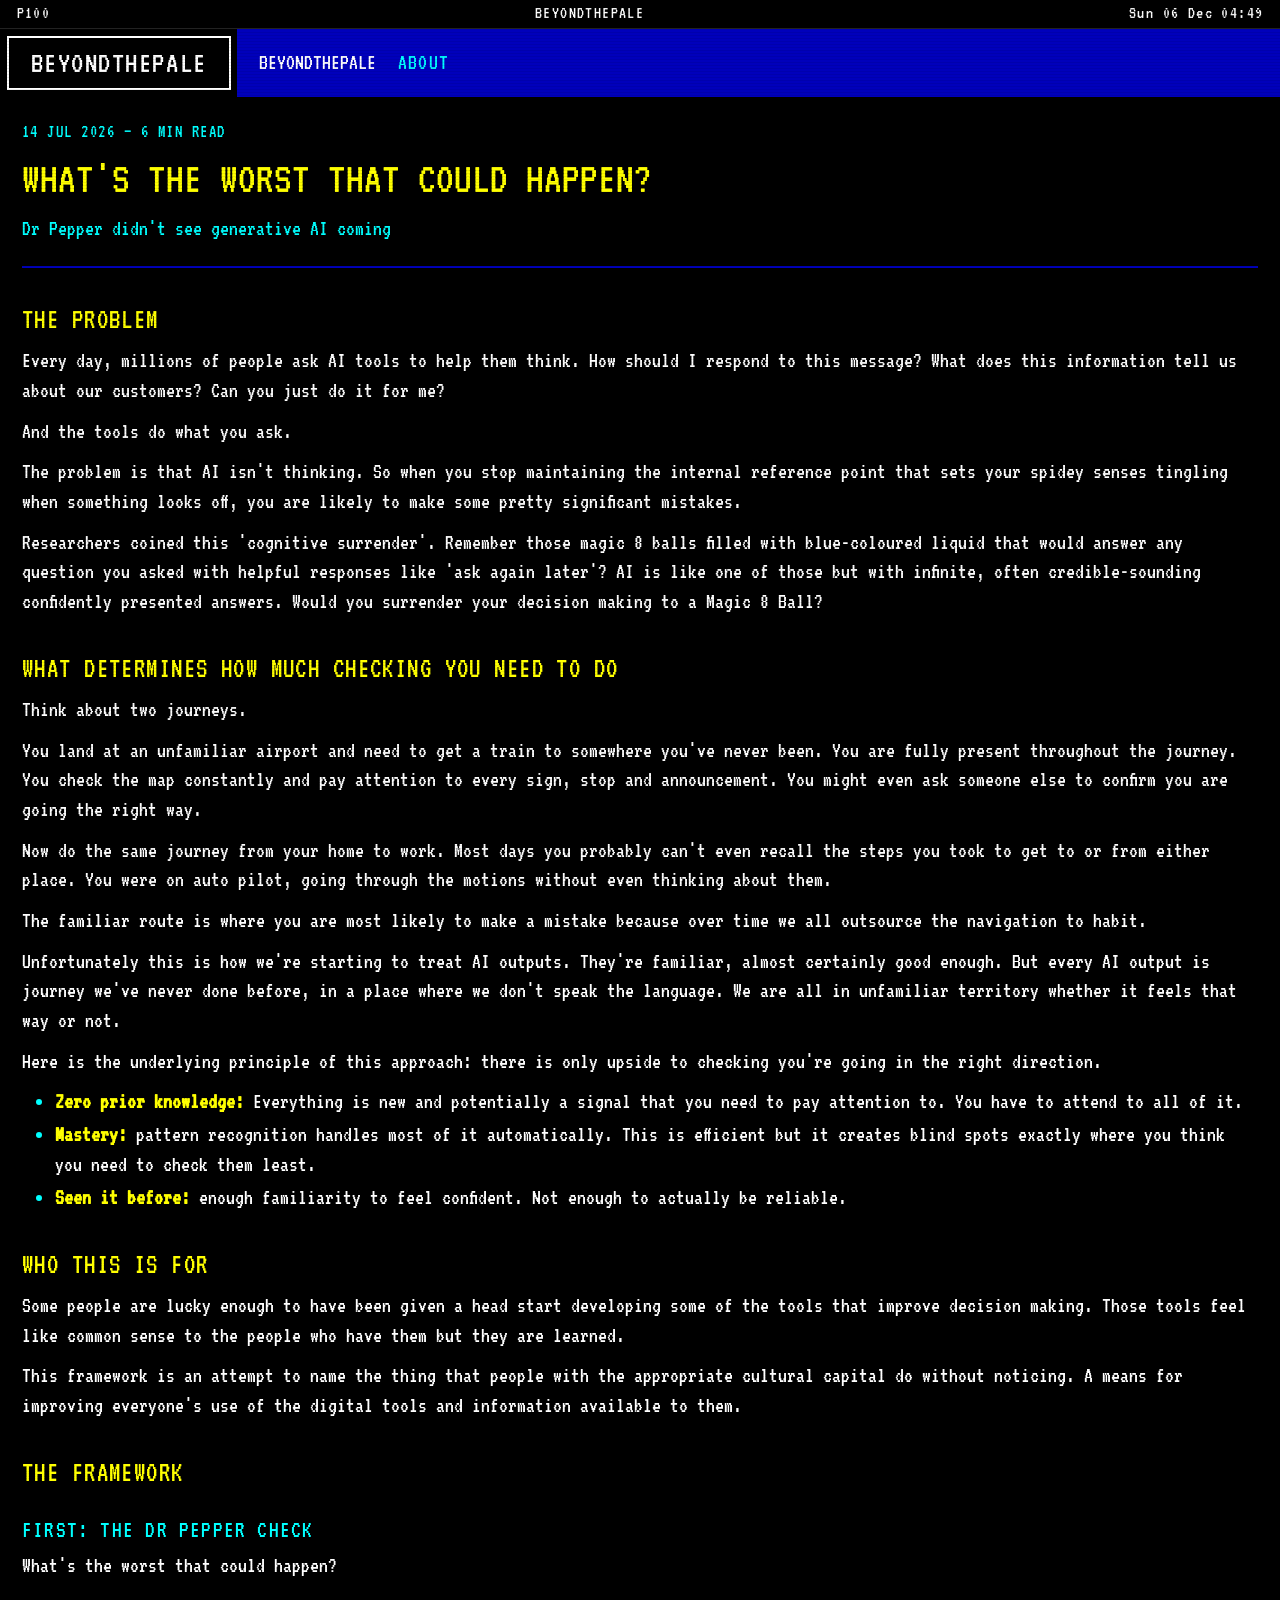
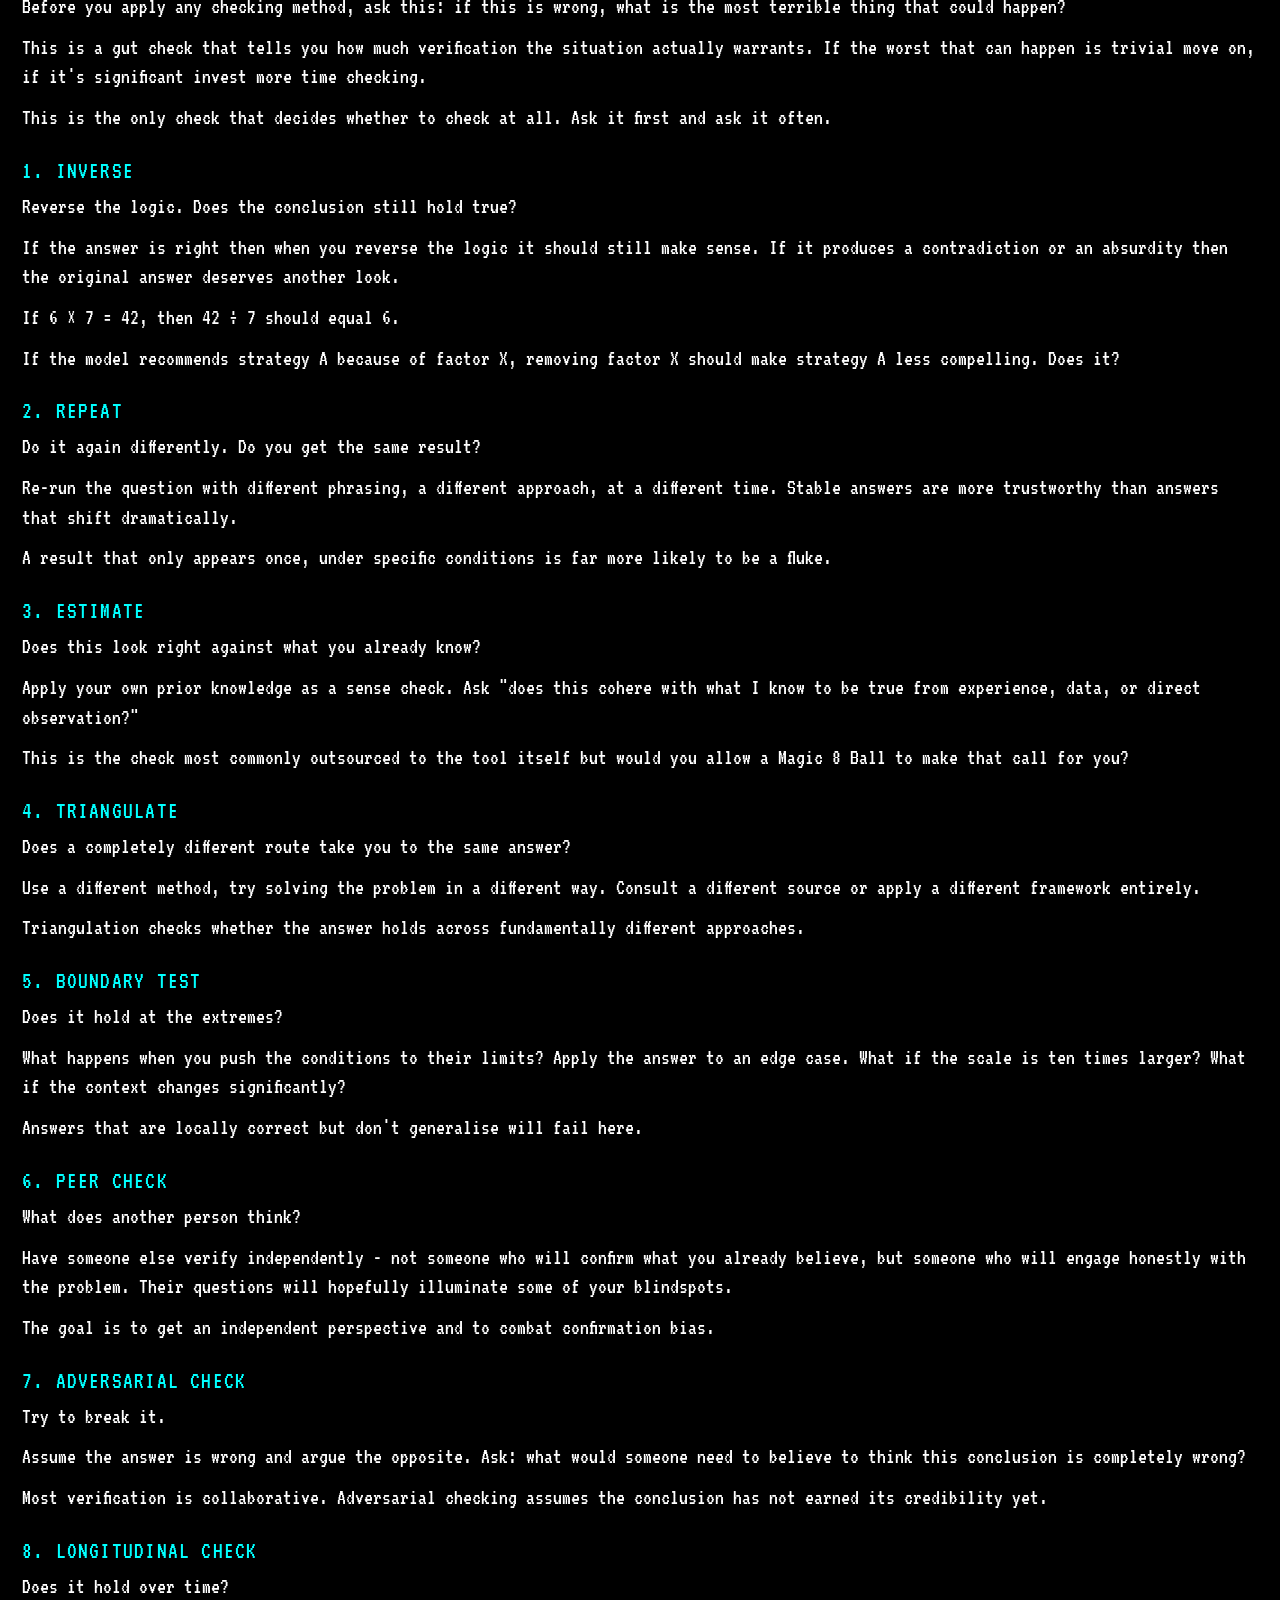
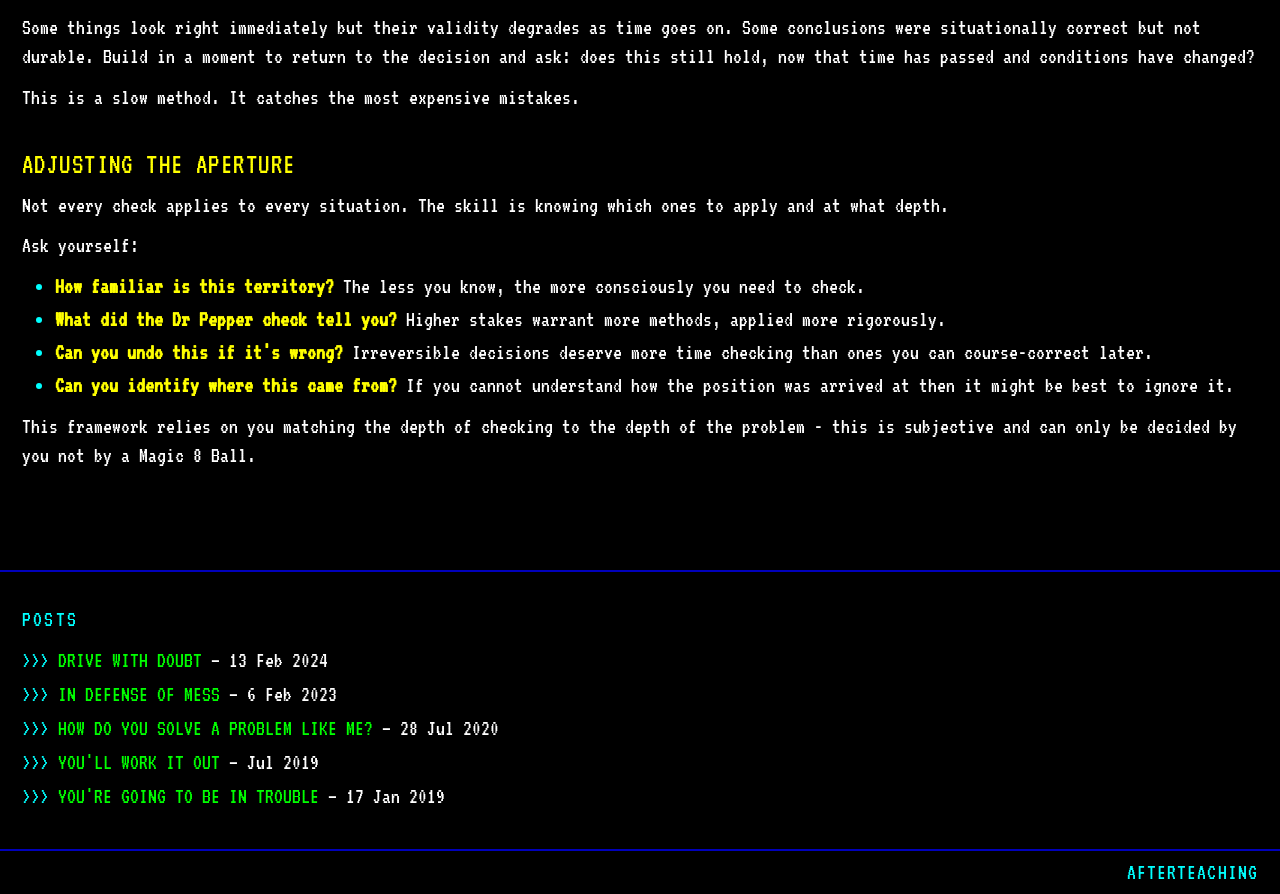
==== commit 3ea5a4b2: "Update index.html" ====
--- a/index.html
+++ b/index.html
@@ -37,7 +37,7 @@
 
       <h1>What's the worst that could happen?</h1>
 
-      <p class="standfirst">Why you should always check your work</p>
+      <p class="standfirst">Dr Pepper didn't see generative AI coming</p>
 
       <hr class="header-rule">
 
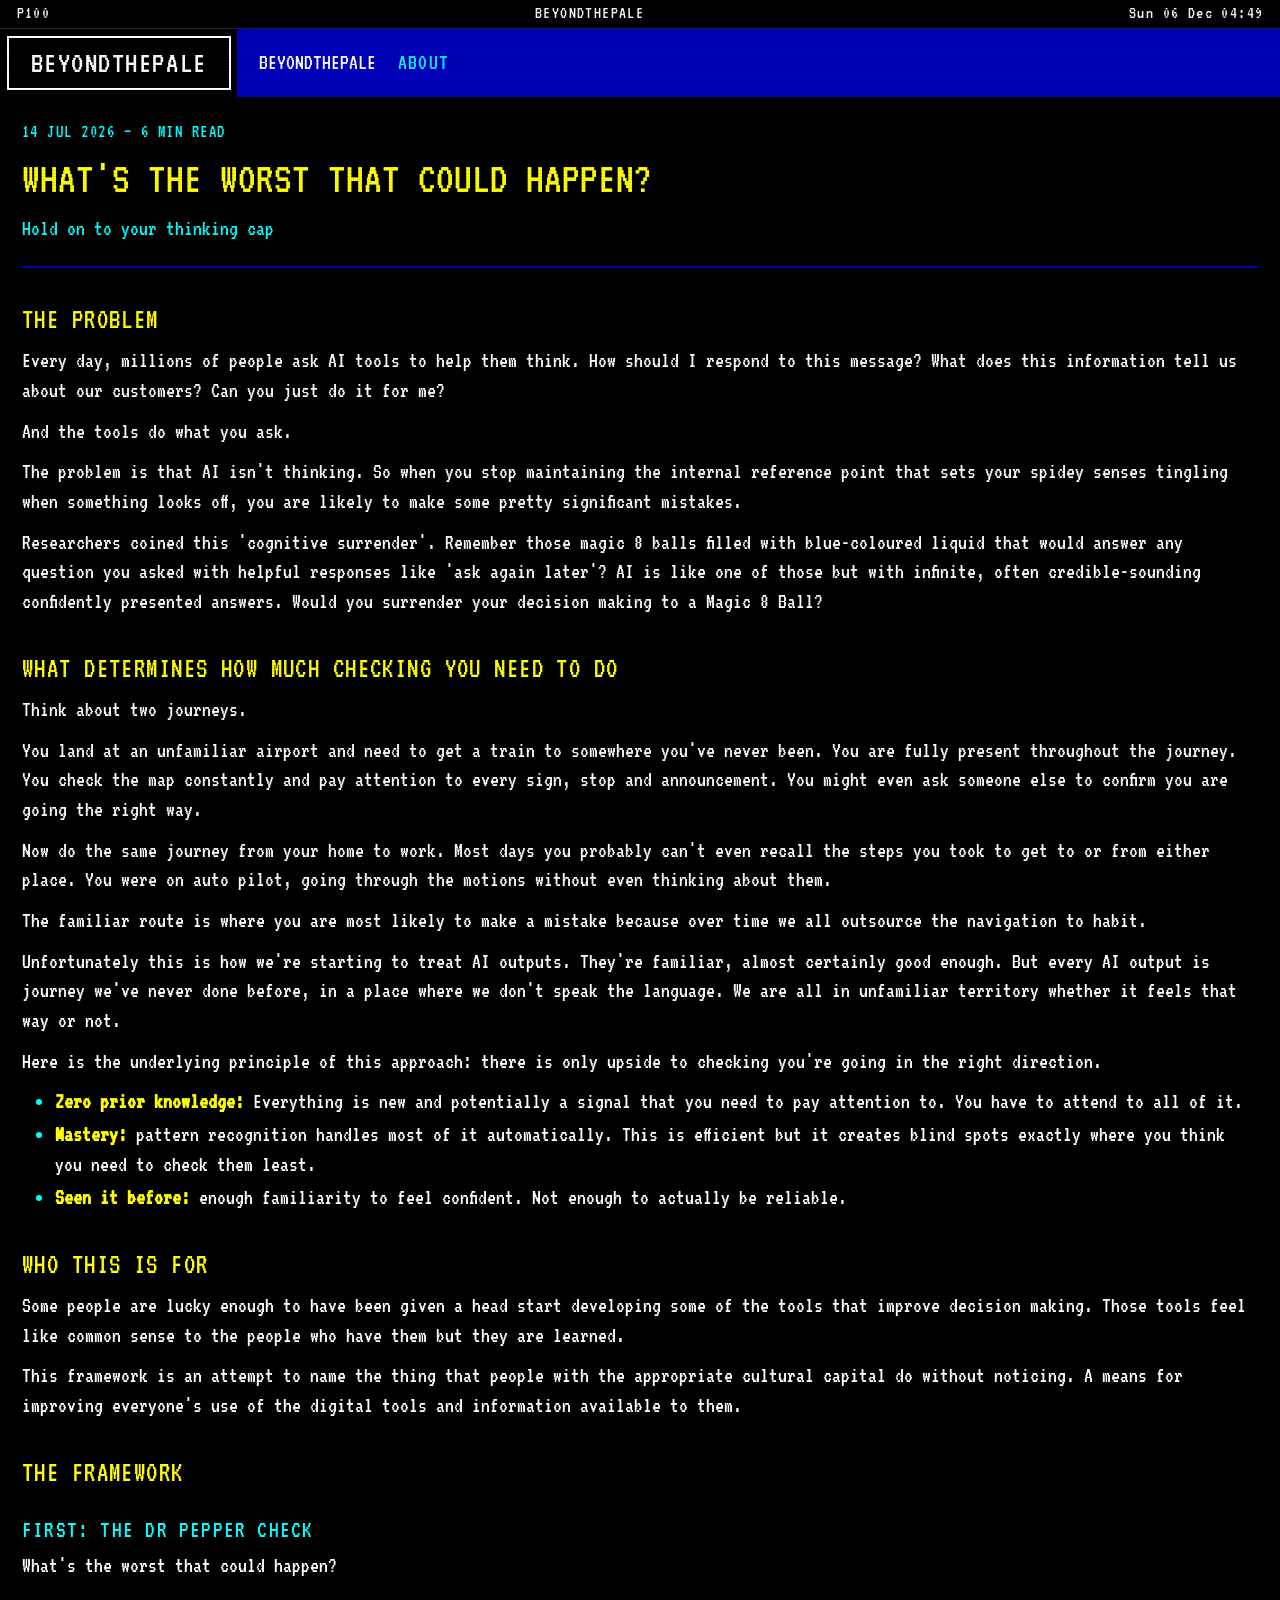
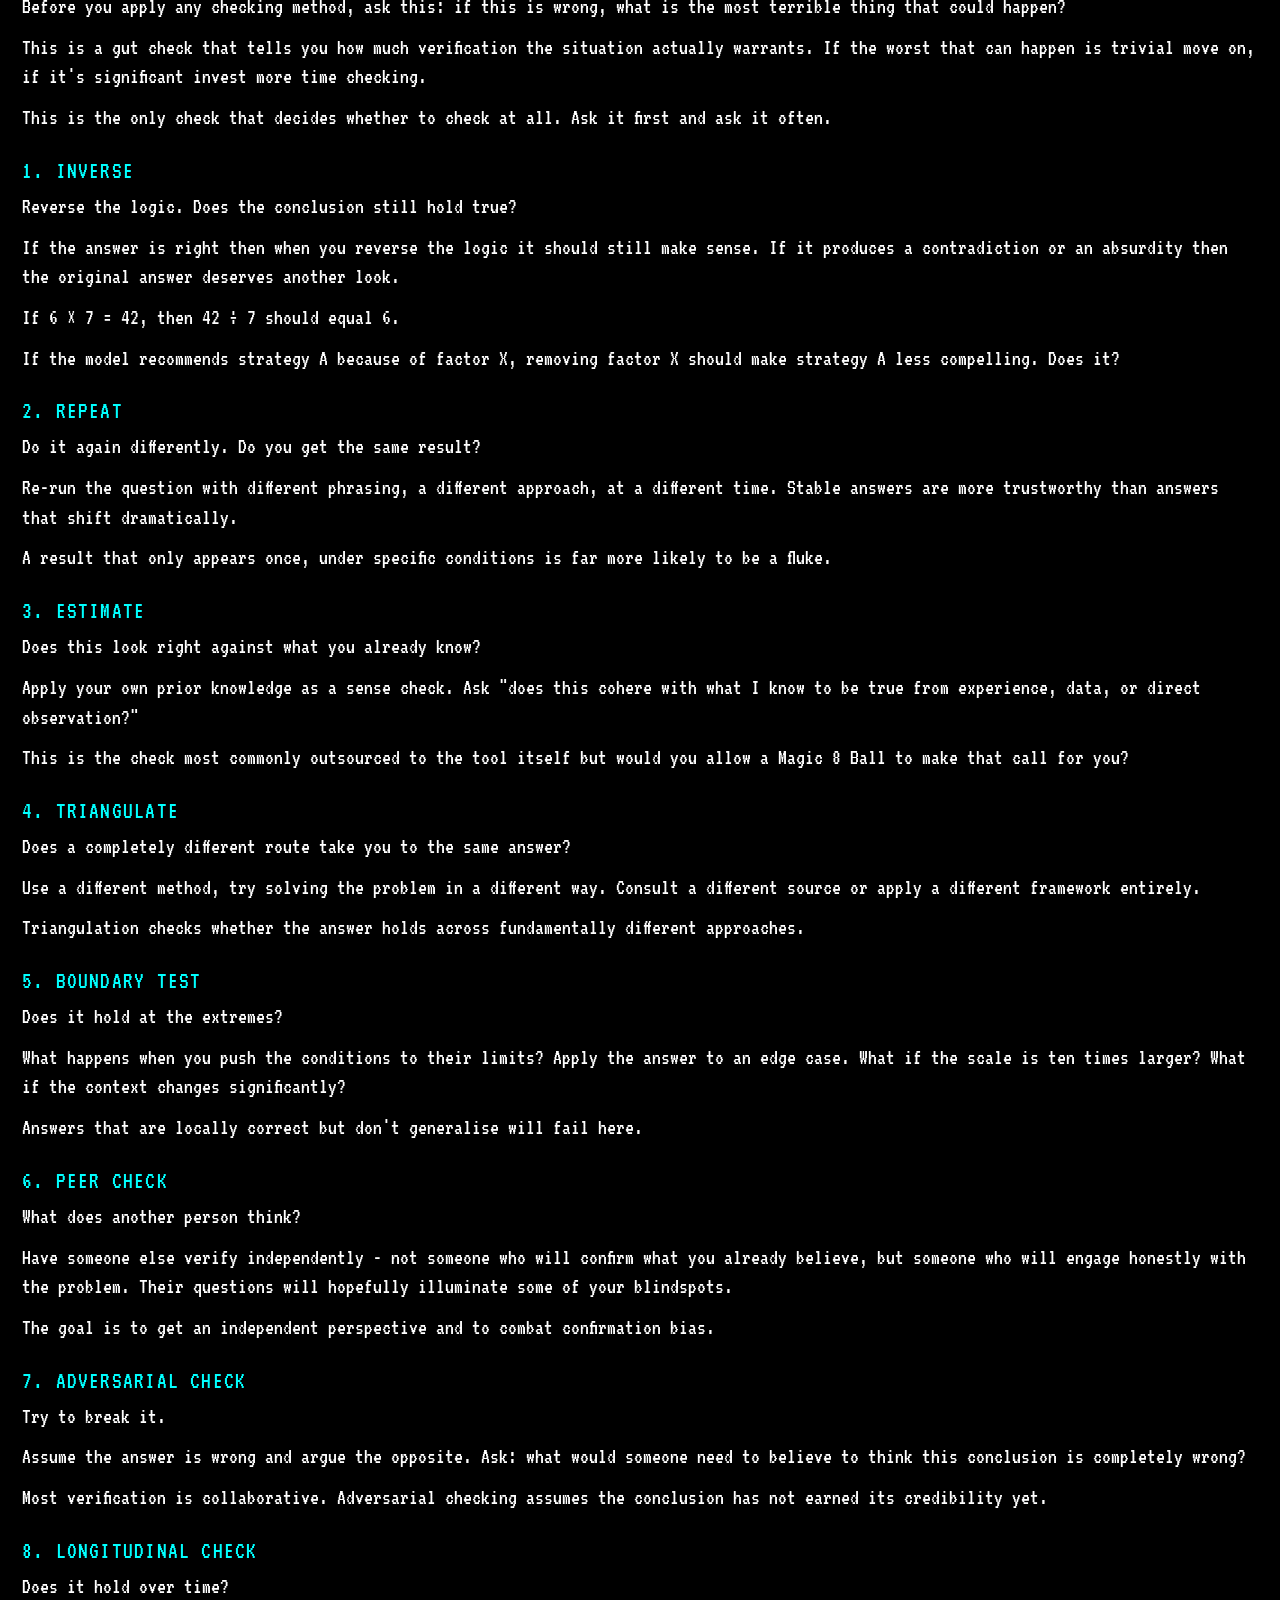
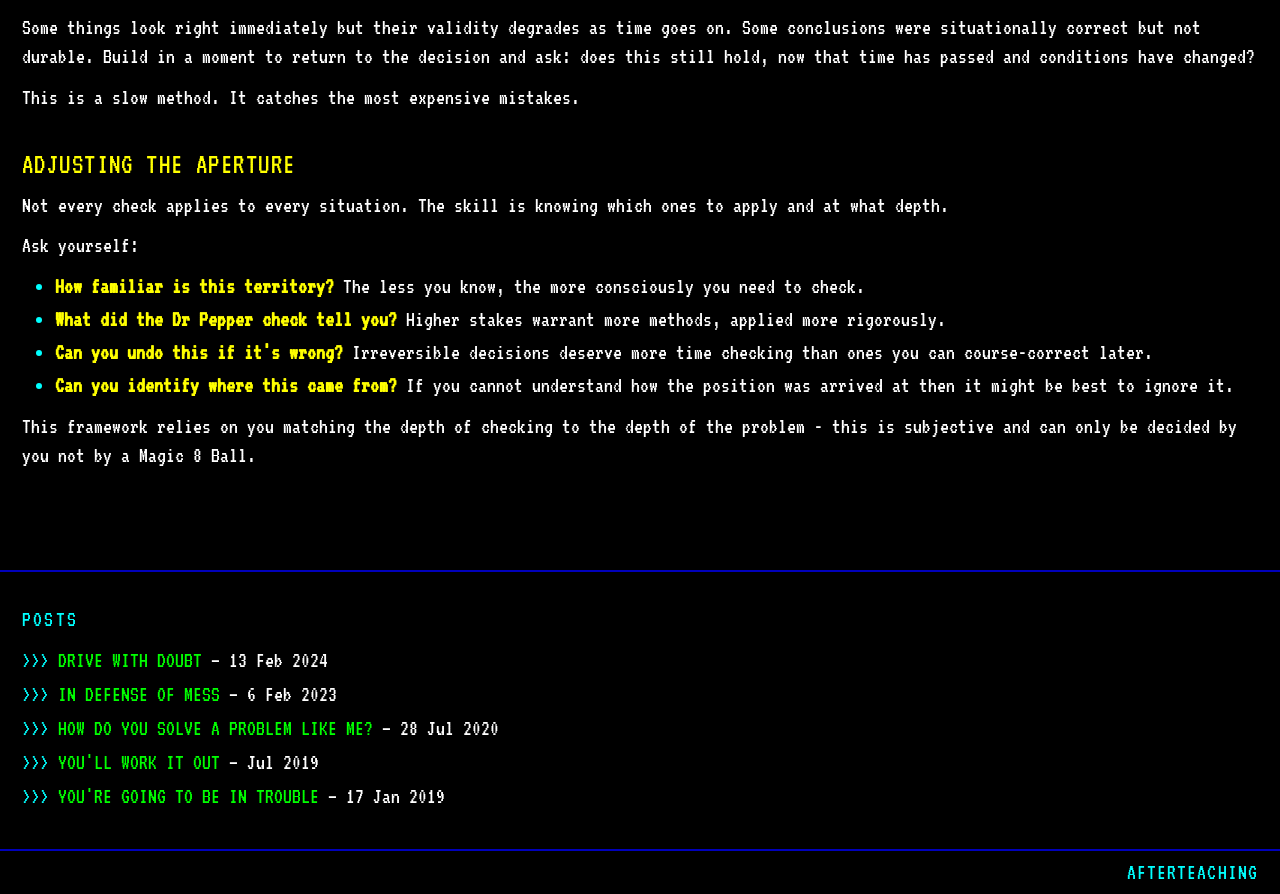
==== commit 0a854981: "Update index.html" ====
--- a/index.html
+++ b/index.html
@@ -37,7 +37,7 @@
 
       <h1>What's the worst that could happen?</h1>
 
-      <p class="standfirst">Dr Pepper didn't see generative AI coming</p>
+      <p class="standfirst">Hold on to your thinking cap</p>
 
       <hr class="header-rule">
 
